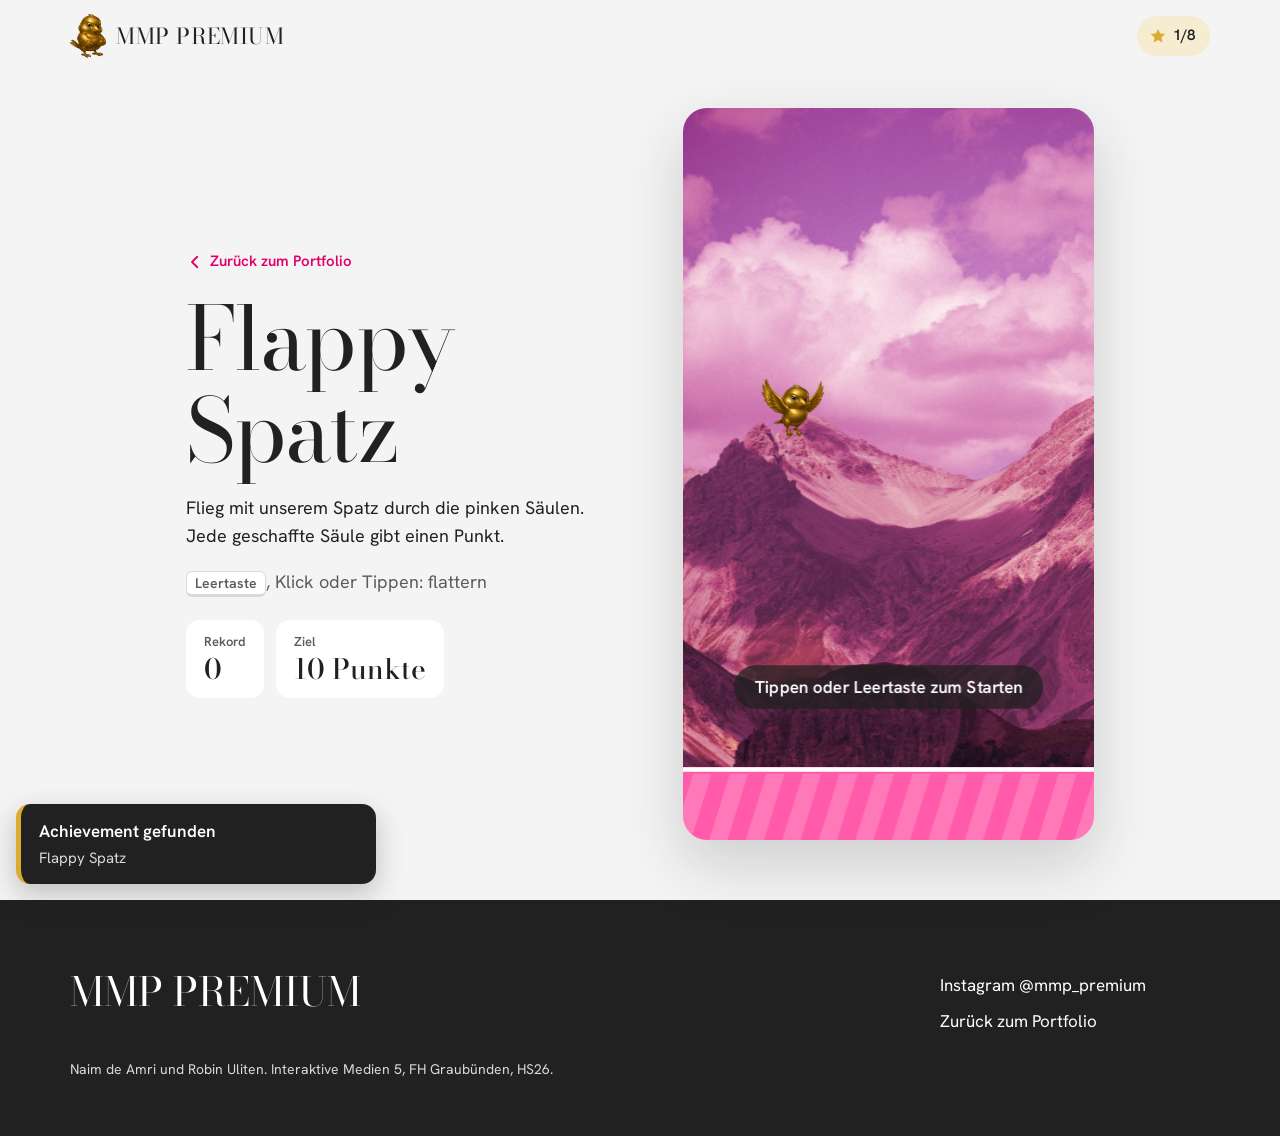
==== flappy.html @ a9940be7 "added flappy spatz wesh new minigame?!" ====
<!DOCTYPE html>
<html lang="de-CH">
  <head>
    <meta charset="utf-8" />
    <meta name="viewport" content="width=device-width, initial-scale=1" />
    <title>Flappy Spatz – MMP Premium</title>
    <link rel="icon" href="img/favicon.ico" sizes="32x32" />
    <link rel="icon" href="img/favicon.png" type="image/png" />
    <link rel="apple-touch-icon" href="img/apple-touch-icon.png" />
    <meta
      name="description"
      content="Flappy Spatz: das Minigame von MMP Premium. Flieg mit unserem Spatz durch die pinken Säulen."
    />

    <link rel="preconnect" href="https://fonts.googleapis.com" />
    <link rel="preconnect" href="https://fonts.gstatic.com" crossorigin />
    <link
      href="https://fonts.googleapis.com/css2?family=Bodoni+Moda:ital,opsz,wght@0,6..96,400..700;1,6..96,400..700&family=Hanken+Grotesk:wght@400;500;600&family=Monoton&display=swap"
      rel="stylesheet"
    />
    <link rel="stylesheet" href="style.css" />
  </head>
  <body class="page-flappy">
    <!-- ============ KOPFZEILE (gleich wie im Portfolio, ohne Scroll-Fortschritt) ============ -->
    <header class="site-header is-solid">
      <a class="brand" href="index.html" aria-label="MMP Premium, zurück zum Portfolio">
        <img src="img/vogel.png" alt="" width="36" height="44" />
        <span>MMP PREMIUM</span>
      </a>
      <div class="site-header__actions">
        <button
          class="achievements"
          type="button"
          data-achievements-open
          aria-haspopup="dialog"
          aria-label="Achievements anzeigen"
        >
          <svg viewBox="0 0 24 24" aria-hidden="true">
            <path
              d="M12 2.5l2.9 6.2 6.8.7-5.1 4.6 1.4 6.7L12 17.3l-6 3.4 1.4-6.7-5.1-4.6 6.8-.7z"
            />
          </svg>
          <span data-achievement-count>0/8</span>
        </button>
      </div>
    </header>

    <!-- ============ FLAPPY SPATZ ============ -->
    <!-- Das Spiel zeichnet flappy.js in das <canvas>. -->
    <main class="flappy">
      <div class="flappy__intro">
        <a class="flappy__back" href="index.html">
          <svg viewBox="0 0 24 24" aria-hidden="true"><path d="M15 5l-7 7 7 7" /></svg>
          Zurück zum Portfolio
        </a>
        <h1>Flappy Spatz</h1>
        <p>
          Flieg mit unserem Spatz durch die pinken Säulen. Jede geschaffte
          Säule gibt einen Punkt.
        </p>
        <p class="flappy__keys">
          <kbd>Leertaste</kbd>, Klick oder Tippen: flattern
        </p>
        <dl class="flappy__stats">
          <div>
            <dt>Rekord</dt>
            <dd data-flappy-best>0</dd>
          </div>
          <div>
            <dt>Ziel</dt>
            <dd><span data-flappy-goal>10</span> Punkte</dd>
          </div>
        </dl>
      </div>

      <div class="flappy__stage">
        <canvas
          class="flappy__canvas"
          data-flappy-canvas
          role="img"
          aria-label="Spiel Flappy Spatz. Mit Leertaste, Klick oder Tippen flattert der Spatz."
        ></canvas>
        <p class="visually-hidden" data-flappy-status aria-live="polite"></p>
      </div>
    </main>

    <!-- ============ FOOTER ============ -->
    <footer class="site-footer">
      <p class="site-footer__brand">MMP PREMIUM</p>
      <ul class="site-footer__links">
        <li>
          <a
            href="https://www.instagram.com/mmp_premium"
            target="_blank"
            rel="noopener"
            >Instagram @mmp_premium</a
          >
        </li>
        <li><a href="index.html">Zurück zum Portfolio</a></li>
      </ul>
      <p class="site-footer__credits">
        Naim de Amri und Robin Uliten. Interaktive Medien 5, FH Graubünden,
        HS26.
      </p>
    </footer>

    <!-- Achievements-Übersicht (Klick auf den Zähler oben rechts). Die Liste baut script.js. -->
    <dialog
      class="achievements-dialog"
      data-achievements-dialog
      aria-labelledby="achievements-title"
    >
      <header class="achievements-dialog__head">
        <h2 id="achievements-title">Achievements</h2>
        <form method="dialog">
          <button
            class="achievements-dialog__close close-x"
            aria-label="Achievements schliessen"
          >
            <svg viewBox="0 0 24 24" aria-hidden="true">
              <path d="M6 6l12 12M18 6 6 18" />
            </svg>
          </button>
        </form>
      </header>
      <p class="achievements-dialog__count" data-achievements-summary></p>
      <div class="progress progress--gold">
        <span data-achievements-progress></span>
      </div>
      <ul class="achievement-list" data-achievements-list></ul>

      <!-- Erscheint erst, wenn alle gefunden sind. Zurücksetzen mit kurzer Bestätigung. -->
      <div class="achievements-reset" data-achievements-reset hidden>
        <button
          class="achievements-reset__start"
          type="button"
          data-reset-start
        >
          Achievements nochmal neu suchen
        </button>
        <div class="achievements-reset__confirm" data-reset-confirm-box hidden>
          <p>Alle Achievements werden zurückgesetzt. Wosch ds würk Spatz?</p>
          <div class="achievements-reset__buttons">
            <button class="btn btn--primary" type="button" data-reset-confirm>
              Ja, neu suchen
            </button>
            <button class="btn btn--secondary" type="button" data-reset-cancel>
              Abbrechen
            </button>
          </div>
        </div>
      </div>
    </dialog>

    <!-- Meldungen, z. B. "Achievement gefunden" -->
    <div class="toasts" data-toasts aria-live="polite"></div>

    <script src="shared.js"></script>
    <script src="flappy.js"></script>
  </body>
</html>
---- style.css ----
/* =========================================================
   MMP Premium – Content Portfolio
   Farben und Schriften aus dem Moodboard
   ========================================================= */

:root {
  --pink: #ff007b; /* MMP-Pink: Akzente, grosse Schrift, Fortschritt */
  --pink-strong: #e0006c; /* dunkleres MMP-Pink: Buttons, kleine pinke Schrift (Kontrast zu Weiss) */
  --pink-pastel: #ff5baa;
  --pink-soft: #ffe3f0;
  --ink: #212121; /* Text, Video-Flächen */
  --ink-soft: #5c5c5c;
  --gold: #dbab32; /* nur Vogel und Achievements */
  --gold-soft: #f6ecd2;
  --grey: #d9d9d9;
  --paper: #f4f4f4; /* Hintergrund */
  --white: #ffffff;

  --font-display: "Bodoni Moda", Georgia, serif;
  --font-neon: "Monoton", "Bodoni Moda", serif;
  --font-body: "Hanken Grotesk", system-ui, sans-serif;
  --display-weight: 300; /* Stärke der grossen Bodoni-Schrift, 400 = ganz dünn */
  --display-opsz: 30; /* Kontrast der grossen Bodoni-Schrift: kleiner = kräftigere Haarlinien, 96 = Original */

  --gutter: clamp(20px, 5.5vw, 80px);
  --header-h: 72px;
  --radius: 16px;
}

/* ---------- Basis ---------- */

*,
*::before,
*::after {
  box-sizing: border-box;
}

/* Kein "scroll-behavior: smooth" hier: Das verträgt sich nicht mit GSAP ScrollTrigger
   (vor allem in Firefox springen dann die gepinnten Kapitel). Weiches Scrollen zu
   Ankern macht script.js. */

body {
  margin: 0;
  background: var(--paper);
  color: var(--ink);
  font: 400 1.0625rem/1.55 var(--font-body);
  -webkit-font-smoothing: antialiased;
}

img,
video {
  display: block;
  max-width: 100%;
}

h1,
h2,
h3 {
  font-family: var(--font-display);
  font-weight: 400;
  line-height: 1.05;
  margin: 0;
}
p,
ol,
ul,
figure {
  margin: 0;
}
ol,
ul {
  padding: 0;
  list-style: none;
}
a {
  color: inherit;
}

:focus-visible {
  outline: 3px solid var(--pink);
  outline-offset: 3px;
}

.visually-hidden {
  position: absolute !important;
  width: 1px;
  height: 1px;
  overflow: hidden;
  clip: rect(0 0 0 0);
  white-space: nowrap;
}

.skip-link {
  position: fixed;
  top: -60px;
  left: 16px;
  z-index: 100;
  padding: 10px 16px;
  border-radius: 999px;
  background: var(--ink);
  color: var(--white);
}
.skip-link:focus {
  top: 12px;
}

/* ---------- Buttons ---------- */

.btn {
  display: inline-flex;
  align-items: center;
  justify-content: center;
  padding: 12px 22px;
  border: 1.5px solid transparent;
  border-radius: 999px;
  font: 600 0.9375rem/1 var(--font-body);
  text-decoration: none;
  cursor: pointer;
}
.btn--primary {
  background: var(--pink-strong);
  color: var(--white);
}
.btn--primary:hover {
  background: #c4005e;
}
.btn--secondary {
  background: transparent;
  border-color: var(--ink);
  color: var(--ink);
}
.btn--secondary:hover {
  background: var(--white);
}

/* ---------- Kopfzeile ---------- */

.site-header {
  position: fixed;
  inset: 0 0 auto;
  z-index: 50;
  height: var(--header-h);
  display: flex;
  align-items: center;
  justify-content: space-between;
  padding: 0 var(--gutter);
  color: var(--white);
  transition: background-color 0.3s, color 0.3s;
}
.site-header.is-solid {
  background: rgba(
    244,
    244,
    244,
    0.97
  ); /* ohne Weichzeichner: der kostet beim Scrollen viel Leistung */
  color: var(--ink);
}

.brand {
  display: flex;
  align-items: center;
  gap: 10px;
  text-decoration: none;
}
.brand img {
  width: 36px;
  height: auto;
}
.brand span {
  font: 400 1.375rem/1 var(--font-display);
  letter-spacing: 0.02em;
}

.site-header__actions {
  display: flex;
  align-items: center;
  gap: 14px;
}

.achievements {
  font: inherit; /* Knopf sieht aus wie vorher */
  color: inherit;
  cursor: pointer;
  transition: transform 0.2s;
  display: inline-flex;
  align-items: center;
  gap: 6px;
  padding: 7px 14px 7px 11px;
  border-radius: 999px;
  background: rgba(255, 255, 255, 0.18);
  border: 1px solid rgba(255, 255, 255, 0.5);
  font-weight: 600;
  font-size: 0.9375rem;
}
.achievements:hover {
  transform: scale(1.05);
}
.is-solid .achievements {
  background: var(--gold-soft);
  border-color: transparent;
}
.achievements svg {
  width: 18px;
  height: 18px;
  fill: var(--gold);
}

.scroll-progress {
  position: absolute;
  left: 0;
  right: 0;
  bottom: 0;
  height: 3px;
}
.scroll-progress span {
  display: block;
  height: 100%;
  background: var(--pink);
  transform: scaleX(0); /* script.js setzt scaleX(0 bis 1) */
  transform-origin: left;
}

/* ---------- Hero ---------- */

.hero {
  position: relative;
  height: 100vh;
  height: 100svh;
  min-height: 560px;
  overflow: hidden;
  background: var(--pink);
}
.hero__media {
  position: absolute;
  inset: 0;
  will-change: transform; /* Parallax ohne Neuzeichnen */
}
.hero__media img {
  width: 100%;
  height: 100%;
  object-fit: cover;
}
.hero::after {
  content: "";
  position: absolute;
  inset: auto 0 0;
  height: 28%;
  background: linear-gradient(
    to bottom,
    rgba(244, 244, 244, 0),
    var(--pink-pastel)
  );
  pointer-events: none; /* Klicks auf Buch & Vogel nicht blockieren */
  z-index: 1;
}

.hero__title {
  position: absolute;
  left: 0;
  right: 0;
  top: 46%;
  text-align: center;
  color: var(--white);
  font-size: clamp(3rem, 10vw, 9rem);
  letter-spacing: 0.02em;
}
.hero__subtitle {
  position: absolute;
  left: 0;
  right: 0;
  top: 62%;
  z-index: 1;
  text-align: center;
  color: var(--white);
  font: 400 clamp(1.25rem, 3vw, 2.75rem) / 1 var(--font-neon);
}

/* ---------- Fogel ---------- */

.bird {
  position: absolute;
  z-index: 2;
  height: auto;
  cursor: pointer;
  filter: drop-shadow(0 8px 12px rgba(33, 33, 33, 0.18));
  -webkit-user-select: none;
  user-select: none;
}
.bird--hero {
  width: clamp(90px, 11vw, 160px);
  right: 12%;
  top: 60%;
}
/* Sitzender und fliegender Vogel liegen übereinander, GSAP blendet um */
.bird--hero img {
  width: 100%;
  height: auto;
}
.bird--hero .bird__fly {
  position: absolute;
  inset: 0;
  height: 100%;
  object-fit: contain;
  opacity: 0;
}
.bird--peek {
  width: 140px;
}
.bird--fly {
  width: 120px;
  right: var(--gutter);
  top: 96px;
}
.bird--sit {
  width: 110px;
  right: 24px;
  top: -118px;
}
.bird--sit-video {
  width: 110px;
  right: 24px;
  top: -118px;
}
.bird--guard {
  width: 110px;
  right: -18px;
  top: -110px;
}

/* ---------- Kapitel (gemeinsam) ---------- */

.chapter {
  position: relative;
  background: var(--paper);
}
.chapter--white,
.chapter--lift {
  background: var(--white);
}

.chapter__pin {
  position: relative;
  min-height: 100vh;
  min-height: 100svh;
  padding: calc(var(--header-h) + 40px) var(--gutter) 56px;
  overflow: hidden;
}

.chapter__head {
  display: flex;
  flex-direction: column;
  gap: 12px;
}
.chapter__head--row {
  flex-direction: row;
  align-items: baseline;
  flex-wrap: wrap;
  column-gap: 24px;
  row-gap: 0;
}

.chapter__num {
  font: 400 clamp(3rem, 7vw, 6rem) / 1 var(--font-neon);
  color: var(--pink);
}
.chapter h2 {
  font-size: clamp(3.5rem, 9vw, 7.5rem);
  letter-spacing: -0.02em;
}
.chapter__sub {
  font: italic 400 1.75rem/1.2 var(--font-display);
  color: var(--ink-soft);
}

.progress {
  height: 4px;
  border-radius: 2px;
  background: var(--grey);
  overflow: hidden;
}
.progress span {
  display: block;
  height: 100%;
  background: var(--pink);
  transform: scaleX(0); /* script.js setzt scaleX(0 bis 1) */
  transform-origin: left;
}
.progress--soft {
  background: var(--pink-soft);
}

/* ---------- Medien (Platzhalter oder echtes Video/Bild) ---------- */

.media {
  position: relative;
  border-radius: var(--radius);
  overflow: hidden;
  background: var(--grey);
}
.media--reel,
.media--wide {
  background: var(--ink);
}
.media--reel {
  aspect-ratio: 9 / 16;
}
.media--photo {
  aspect-ratio: 4 / 5;
}
.media--square {
  aspect-ratio: 1 / 1;
}
.media--wide {
  aspect-ratio: 16 / 9;
}

.media > video,
.media > img {
  width: 100%;
  height: 100%;
  object-fit: cover;
}

/* Beschriftung nur solange kein Video/Bild drin ist */
/* YouTube: Vorschaubild mit Play-Knopf, iframe lädt erst beim Klick */
.media > iframe {
  width: 100%;
  height: 100%;
  border: 0;
  display: block;
}
.yt {
  position: absolute;
  inset: 0;
  width: 100%;
  height: 100%;
  padding: 0;
  border: 0;
  background: var(--ink) center / cover no-repeat;
  color: var(--white);
  font: inherit;
  cursor: pointer;
}
.yt::before {
  content: "";
  position: absolute;
  inset: 0;
  background: linear-gradient(
    to top,
    rgba(33, 33, 33, 0.7),
    rgba(33, 33, 33, 0) 55%
  );
}
.yt__play {
  position: absolute;
  left: 50%;
  top: 50%;
  width: 76px;
  height: 76px;
  border-radius: 50%;
  background: var(--pink-strong);
  transform: translate(-50%, -50%);
  transition: transform 0.2s;
}
.yt__play::after {
  content: "";
  position: absolute;
  left: 31px;
  top: 24px;
  border-left: 22px solid var(--white);
  border-top: 14px solid transparent;
  border-bottom: 14px solid transparent;
}
.yt:hover .yt__play,
.yt:focus-visible .yt__play {
  transform: translate(-50%, -50%) scale(1.08);
}
.yt__title {
  position: absolute;
  left: 18px;
  right: 18px;
  bottom: 14px;
  text-align: left;
  font-weight: 600;
}

/* Instagram: Vorschaubild, bis der Beitrag im Hintergrund fertig geladen ist */
.yt.ig {
  display: block;
  text-decoration: none;
}
.ig__badge {
  position: absolute;
  left: 14px;
  top: 14px;
  padding: 5px 11px;
  border-radius: 999px;
  background: rgba(255, 255, 255, 0.92);
  color: var(--ink);
  font-size: 0.8125rem;
  font-weight: 600;
}
/* Lädt unsichtbar hinter dem Vorschaubild */
.ig-embed {
  position: absolute;
  inset: 0 0 auto;
  opacity: 0;
  pointer-events: none;
}
.ig-embed .instagram-media,
.ig-embed iframe {
  width: 100% !important;
  min-width: 326px !important;
  margin: 0 !important;
}
/* Fertig: Beitrag einblenden, Vorschaubild weg, Instagram bestimmt die Höhe */
.media.is-embed {
  aspect-ratio: auto;
  overflow: visible;
  background: none;
  border-radius: 0;
}
.media.is-embed > .ig {
  display: none;
}
.media.is-embed .ig-embed {
  position: static;
  opacity: 1;
  pointer-events: auto;
  animation: ig-in 0.5s ease-out;
}
@keyframes ig-in {
  from {
    opacity: 0;
  }
}

.media:empty::after {
  content: attr(data-label);
  position: absolute;
  left: 14px;
  bottom: 14px;
  padding: 5px 11px;
  border-radius: 999px;
  background: rgba(255, 255, 255, 0.92);
  color: var(--ink);
  font-size: 0.8125rem;
}

/* ---------- Vorhang (Featured section) ---------- */

/* Unsichtbar, bis script.js die Animation startet. Ohne JavaScript oder mit
   "weniger Bewegung" bleibt der Vorhang also weg und verdeckt nichts. */
.curtain {
  display: none;
  position: absolute;
  inset: 0;
  z-index: 20;
  pointer-events: none;
}
.curtain.is-active {
  display: block;
}
.curtain svg {
  display: block;
  width: 100%;
  height: 100%;
}
.curtain__panel {
  fill: var(--pink-pastel);
  stroke: #ec4e9c; /* feine Kante, damit man zwei Vorhänge erkennt */
  stroke-width: 1.5px;
  vector-effect: non-scaling-stroke;
}

/* ---------- 01 L.I.F.T (Instagram-Reel) ---------- */

.chapter--lift .chapter__pin {
  display: grid;
  grid-template-columns: minmax(0, 1fr) auto;
  align-items: center;
  column-gap: clamp(32px, 8vw, 140px);
  padding-right: calc(
    var(--gutter) + 110px
  ); /* Platz für den Vogel hinter dem Reel */
}
.acronym {
  font: 400 clamp(1.75rem, 3.4vw, 3rem) / 1.12 var(--font-display);
}
.acronym span {
  color: var(--pink);
}

.lift-post {
  position: relative;
  z-index: 3;
  display: grid;
  gap: 12px;
  width: clamp(
    328px,
    26vw,
    380px
  ); /* Instagram braucht mindestens 326px Breite */
}
.lift-post figcaption {
  font-size: 0.875rem;
  color: var(--ink-soft);
}
.lift-post figcaption a {
  color: var(--pink-strong);
  font-weight: 600;
  text-underline-offset: 3px;
}
.lift-post figcaption a:hover {
  color: var(--ink);
}
.lift-post .bird--peek {
  width: 130px;
  right: -92px;
  top: 24px;
  z-index: -1;
  rotate: -8deg;
}

/* ---------- 02/03 Galerien ---------- */

.chapter--gallery .chapter__pin {
  display: flex;
  flex-direction: column;
  gap: 32px;
}

.gallery {
  overflow-x: auto;
  scroll-snap-type: x mandatory;
  scroll-padding-inline: var(--gutter);
  margin: 0 calc(var(--gutter) * -1);
  padding: 0 var(--gutter) 8px;
  scrollbar-width: none;
}
.gallery::-webkit-scrollbar {
  display: none;
}
.gallery__track {
  display: flex;
  align-items: flex-end;
  gap: 40px;
  width: max-content;
}

.post {
  position: relative;
  display: grid;
  gap: 8px;
  scroll-snap-align: start;
}
.post h3 {
  font-size: 1.625rem;
  margin-top: 6px;
}
.post__meta {
  font-size: 0.875rem;
  color: var(--ink-soft);
}
/* Höhe richtet sich nach dem Bildschirm, damit das gepinnte Kapitel ganz sichtbar bleibt */
.chapter--gallery {
  --post-h: min(50vh, 52svh, 520px);
}
.post .media--reel {
  width: calc(var(--post-h) * 9 / 16);
}
.post .media--photo {
  width: calc(var(--post-h) * 0.85 * 4 / 5);
}
.post .media--square {
  width: calc(var(--post-h) * 0.72);
}
.post .media--wide {
  width: calc(var(--post-h) * 0.6 * 16 / 9);
}

.gallery__progress {
  display: flex;
  align-items: center;
  gap: 20px;
  margin-top: auto;
}
.gallery__progress .progress {
  flex: 1;
}
.gallery__progress output {
  font-weight: 600;
  font-size: 0.9375rem;
  min-width: 3.5em;
  text-align: right;
}

/* ---------- Featured (dunkel, grosse YouTube-Karten) ---------- */

.chapter--featured {
  background: var(--ink);
  color: var(--white);
  --card-w: min(
    56vw,
    calc(46svh * 16 / 9),
    calc((100svh - 480px) * 16 / 9)
  ); /* letzter Wert: auf niedrigen Bildschirmen kleiner, damit alles Platz hat */
}
.chapter--featured h2 {
  font-size: clamp(3rem, 6.5vw, 6rem);
}
.chapter--featured .chapter__sub,
.chapter--featured .post__meta {
  color: var(--grey);
}
.chapter--featured .post {
  width: var(--card-w); /* lange Titel machen die Karte nicht breiter */
}
.chapter--featured .yt__title {
  display: none; /* Titel steht schon unter dem Video */
}
.post__num {
  display: block;
  margin-bottom: 4px;
  color: var(--pink);
  font: 600 0.8125rem/1 var(--font-body);
  letter-spacing: 0.08em;
  text-transform: uppercase;
}
.chapter__link {
  margin-left: auto;
  align-self: center;
  color: var(--white);
  font-weight: 600;
  font-size: 0.9375rem;
  text-underline-offset: 4px;
}
.chapter__link:hover {
  color: var(--pink);
}
.chapter--featured .post .media--wide {
  width: var(--card-w);
  background: #333333; /* Platzhalter sichtbar auf dunklem Grund */
}
.chapter--featured .progress {
  background: rgba(255, 255, 255, 0.2);
}
.kicker {
  display: inline-flex;
  align-items: center;
  gap: 6px;
  align-self: center;
  padding: 6px 14px 6px 10px;
  border-radius: 999px;
  background: var(--pink-strong);
  color: var(--white);
  font: 600 0.875rem/1 var(--font-body);
  letter-spacing: 0.08em;
  text-transform: uppercase;
}
.kicker svg {
  width: 16px;
  height: 16px;
  fill: currentColor;
}

/* Desktop mit Animation: GSAP verschiebt die Spur, natives Scrollen aus */
.is-pinned .gallery__track {
  will-change: transform; /* eigene Ebene: Verschieben ohne Neuzeichnen */
}
.is-pinned .gallery {
  overflow: visible;
  scroll-snap-type: none;
}

/* Inside Jokes (Easter Egg) */
.joke {
  position: relative;
  padding: 0;
  border: 0;
  background: none;
  color: inherit;
  font: inherit;
  text-decoration: underline dotted var(--pink);
  text-underline-offset: 3px;
  cursor: help;
}
.joke::after {
  content: attr(data-joke);
  position: absolute;
  left: 50%;
  bottom: calc(100% + 8px);
  z-index: 5;
  transform: translateX(-50%);
  width: max-content;
  max-width: 240px;
  padding: 8px 12px;
  border-radius: 10px;
  background: var(--ink);
  color: var(--white);
  font-size: 0.8125rem;
  opacity: 0;
  pointer-events: none;
  transition: opacity 0.2s;
}
.joke:hover::after,
.joke:focus-visible::after,
.joke.is-open::after {
  opacity: 1;
}

/* ---------- 03 Multimedia Awards ---------- */

.chapter--awards .chapter__pin {
  display: flex;
  flex-direction: column;
  gap: 48px;
}
.awards {
  display: grid;
  grid-template-columns: minmax(0, 1fr) minmax(0, 1.7fr);
  gap: 40px clamp(32px, 5vw, 72px);
  align-items: center;
}
.awards__text {
  display: grid;
  gap: 16px;
  justify-items: start;
  font-size: 1.125rem;
}
.award-badge {
  display: inline-flex;
  align-items: center;
  gap: 10px;
  padding: 10px 18px 10px 12px;
  border-radius: 999px;
  background: var(--gold-soft);
  font-weight: 600;
  font-size: 0.9375rem;
}
.award-badge svg {
  width: 28px;
  height: 28px;
  fill: var(--gold);
}
.awards__category {
  font: italic 400 1.75rem/1.2 var(--font-display);
}
.awards__photos {
  grid-column: 1 / -1;
  display: flex;
  align-items: flex-end;
  gap: 24px;
}
.awards__photos .media {
  height: clamp(180px, 26vw, 320px);
}

/* ---------- 05 Digezz ---------- */

.chapter--projects .chapter__pin {
  display: flex;
  flex-direction: column;
  gap: 48px;
}
.projects {
  display: grid;
  grid-template-columns: minmax(0, 380px) minmax(0, 1fr);
  gap: clamp(32px, 6vw, 96px);
  align-items: start;
}
.project {
  padding: 18px 0 18px 20px;
  border-left: 3px solid var(--grey);
  color: var(--ink-soft);
  transition: border-color 0.3s, color 0.3s;
}
.project h3 {
  font-size: 1.75rem;
}
.project__title {
  padding: 0;
  border: 0;
  background: none;
  color: inherit;
  font: inherit;
  text-align: left;
  cursor: pointer;
}
.project__meta {
  font-size: 0.875rem;
}
.project__text,
.project__link {
  display: none;
  margin-top: 10px;
}
.project.is-active {
  border-color: var(--pink);
  color: var(--ink);
}
.project.is-active .project__text,
.project.is-active .project__link {
  display: block;
}
.project__link {
  color: var(--pink-strong);
  font-weight: 600;
  font-size: 0.9375rem;
}

.projects__stage {
  position: relative;
  display: grid;
  gap: 14px;
}
.projects__stage .media {
  grid-area: 1 / 1;
  opacity: 0;
  visibility: hidden; /* ausgeblendete Videos sind nicht klickbar */
  transition: opacity 0.4s, visibility 0.4s;
}
.projects__stage .media.is-active {
  z-index: 1;
  opacity: 1;
  visibility: visible;
}
.projects__stage .progress {
  grid-area: 2 / 1;
}

/* ---------- Stay tuned ---------- */

.outro {
  overflow: hidden;
  padding: clamp(96px, 16vh, 180px) 0;
  background: var(--pink);
  color: var(--white);
  text-align: center;
}
.outro__line {
  width: max-content;
  padding: 0 var(--gutter);
  font: 400 clamp(3.5rem, 11vw, 10rem) / 1.05 var(--font-display);
  letter-spacing: -0.02em;
  white-space: nowrap;
}
.outro__emoji {
  display: inline-block;
  margin-left: 0.08em;
}
.outro__link {
  display: inline-block;
  margin-top: 40px;
  font-weight: 600;
  text-underline-offset: 4px;
}

/* ---------- Labubuech: zugeklapptes Buch ---------- */

:root {
  --book-blue: #1f47c2;
  --book-blue-dark: #142f86;
  --book-paper: #fbf6ea;
}

.book {
  position: absolute;
  width: var(--book-w, 80px);
  aspect-ratio: 3 / 4;
  rotate: -6deg;
}
/* Seitenblock, schaut rechts und unten etwas hervor */
.book::before {
  content: "";
  position: absolute;
  inset: 4% -5% -3% 6%;
  border-radius: 2px 6px 6px 2px;
  background: repeating-linear-gradient(
      to bottom,
      var(--book-paper) 0 2px,
      #e6dcc4 2px 3px
    ),
    var(--book-paper);
  box-shadow: 0 10px 24px rgba(33, 33, 33, 0.28);
}
.book__cover {
  position: absolute;
  inset: 0;
  z-index: 2;
  display: grid;
  place-items: center;
  border-radius: 3px 8px 8px 3px;
  background: linear-gradient(
      90deg,
      var(--book-blue-dark) 0 9%,
      rgba(255, 255, 255, 0.18) 9% 10%,
      transparent 10%
    ),
    var(--book-blue);
  box-shadow: inset -3px -3px 0 rgba(0, 0, 0, 0.15);
  cursor: pointer;
}
.book__title {
  padding-left: 8%;
  color: var(--gold);
  font: italic 500 calc(var(--book-w, 80px) * 0.16) / 1 var(--font-display);
}
/* Lesezeichen: hängt unten raus, ist der Knopf zum Öffnen */
.book__ribbon {
  position: absolute;
  z-index: 1;
  left: 64%;
  top: 86%;
  width: calc(var(--book-w, 80px) * 0.16);
  min-width: 12px;
  height: calc(14% + 34px);
  padding: 0;
  border: 0;
  background: var(--pink);
  clip-path: polygon(0 0, 100% 0, 100% 100%, 50% 86%, 0 100%);
  transform-origin: top center;
  cursor: pointer;
  transition: height 0.2s, background-color 0.2s;
  animation: ribbon-sway 3.2s ease-in-out infinite;
}
/* grössere Klickfläche als das schmale Band */
.book__ribbon::before {
  content: "";
  position: absolute;
  inset: -6px -14px -10px;
}
.book__ribbon:hover,
.book__ribbon:focus-visible {
  height: calc(14% + 44px);
  background: var(--pink-strong);
}
.book__ribbon:focus-visible {
  outline-offset: 2px;
}
.book__ribbon.is-wiggling {
  animation: ribbon-wiggle 0.6s ease-in-out;
}
@keyframes ribbon-sway {
  0%,
  100% {
    rotate: -3deg;
  }
  50% {
    rotate: 3deg;
  }
}
@keyframes ribbon-wiggle {
  0%,
  100% {
    rotate: 0deg;
  }
  25% {
    rotate: 14deg;
  }
  50% {
    rotate: -12deg;
  }
  75% {
    rotate: 6deg;
  }
}

.book--hero {
  --book-w: clamp(64px, 6.5vw, 96px);
  left: 9%;
  top: 60%;
  z-index: 2;
}

/* ---------- Labubuech am Ende ---------- */

.labubuech {
  display: grid;
  grid-template-columns: minmax(0, 640px) auto;
  justify-content: space-between;
  align-items: center;
  gap: 64px;
  padding: 140px var(--gutter) 160px;
  background: var(--paper);
}
.labubuech__intro {
  display: grid;
  gap: 24px;
  justify-items: start;
}
.labubuech h2 {
  font-size: clamp(3.5rem, 9vw, 7.5rem);
}
.labubuech__intro p {
  font-size: 1.25rem;
}
.book--large {
  --book-w: clamp(160px, 18vw, 240px);
  position: relative;
  margin-right: clamp(0px, 6vw, 96px);
}
.book--large .bird--guard {
  z-index: 3;
  width: 46%;
  right: 6%;
  top: auto;
  bottom: 96%;
  rotate: 6deg;
}

/* ---------- Labubuech: aufgeschlagenes Buch (Pop-up) ---------- */

.book-dialog {
  width: min(960px, calc(100vw - 32px));
  max-width: none;
  max-height: none;
  padding: 0;
  border: 0;
  background: none;
  overflow: visible;
}
.book-dialog::backdrop {
  background: rgba(33, 33, 33, 0.7);
}
.book-dialog__close {
  display: flex;
  justify-content: flex-end;
  margin-bottom: 10px;
}
.book-dialog__close button {
  width: 44px;
  height: 44px;
  border: 0;
  border-radius: 50%;
  background: var(--white);
  color: var(--ink);
  cursor: pointer;
}

/* X-Symbol als Grafik statt Schriftzeichen: sitzt so immer genau in der Mitte */
.close-x {
  display: grid;
  place-items: center;
  padding: 0;
}
.close-x svg {
  width: 45%;
  height: 45%;
  fill: none;
  stroke: currentColor;
  stroke-width: 2.4;
  stroke-linecap: round;
}

.open-book {
  position: relative;
  padding: 14px;
  border-radius: 14px;
  background: var(--book-blue);
  box-shadow: 0 24px 60px rgba(0, 0, 0, 0.35);
}
.open-book__pages {
  display: grid;
  grid-template-columns: 1fr 1fr;
  height: min(600px, calc(100svh - 120px));
  perspective: 1600px;
}

.book-page {
  position: relative;
  display: flex;
  flex-direction: column;
  gap: 12px;
  min-height: 0;
  padding: 48px 40px 76px;
  overflow-y: auto;
  background: var(--book-paper);
  font: 400 1.1875rem/1.5 var(--font-display);
}
.book-page[hidden] {
  display: none;
}
/* linke und rechte Seite mit Schatten zum Buchrücken */
.book-page:nth-child(odd) {
  border-radius: 6px 0 0 6px;
  background-image: linear-gradient(
    to left,
    rgba(33, 33, 33, 0.14),
    rgba(33, 33, 33, 0) 9%
  );
}
.book-page:nth-child(even) {
  border-radius: 0 6px 6px 0;
  background-image: linear-gradient(
    to right,
    rgba(33, 33, 33, 0.14),
    rgba(33, 33, 33, 0) 9%
  );
}
.book-page__num {
  position: absolute;
  top: 18px;
  right: 28px;
  color: var(--ink-soft);
  font: 400 0.8125rem/1 var(--font-body);
}
.book-page h3 {
  font-size: 2rem;
}
.book-page time {
  color: var(--ink-soft);
  font: 400 0.875rem/1 var(--font-body);
}
.book-page p {
  overflow-wrap: anywhere;
}
.book-page--blank img {
  margin: auto;
  opacity: 0.25;
}
.book-page--intro img {
  width: 90px;
  margin-top: auto;
  align-self: center;
}

/* Umblättern */
.book-page.is-turning-next {
  transform-origin: right center;
  animation: page-turn-next 0.45s ease-out;
}
.book-page.is-turning-prev {
  transform-origin: left center;
  animation: page-turn-prev 0.45s ease-out;
}
@keyframes page-turn-next {
  from {
    transform: rotateY(80deg);
  }
}
@keyframes page-turn-prev {
  from {
    transform: rotateY(-80deg);
  }
}

/* Pfeile unten links und rechts, wie im Minecraft-Buch */
.open-book__arrow {
  position: absolute;
  bottom: 30px;
  z-index: 2;
  display: grid;
  place-items: center;
  width: 44px;
  height: 44px;
  padding: 0;
  border: 0;
  border-radius: 50%;
  background: none;
  color: var(--pink-strong);
  cursor: pointer;
}
.open-book__arrow--prev {
  left: 34px;
}
.open-book__arrow--next {
  right: 34px;
}
.open-book__arrow svg {
  width: 30px;
  height: 30px;
  fill: none;
  stroke: currentColor;
  stroke-width: 2.6;
  stroke-linecap: round;
  stroke-linejoin: round;
}
.open-book__arrow:hover {
  background: var(--pink-soft);
}
.open-book__arrow:disabled {
  visibility: hidden;
}

/* Schreibseite */
.book-write {
  display: flex;
  flex-direction: column;
  gap: 14px;
  flex: 1;
  min-height: 0;
}
.book-write__timer {
  display: flex;
  align-items: baseline;
  gap: 10px;
}
.book-write__timer span {
  font: 400 2.75rem/1 var(--font-display);
  color: var(--pink);
}
.book-write__timer small {
  color: var(--ink-soft);
  font: 400 0.875rem/1 var(--font-body);
}
.book-field {
  display: grid;
  gap: 4px;
}
.book-field--grow {
  flex: 1;
  grid-template-rows: auto 1fr;
  min-height: 120px;
}
.book-field > span {
  font: 600 0.8125rem/1.2 var(--font-body);
  color: var(--ink-soft);
}
.book-field input,
.book-field textarea {
  width: 100%;
  padding: 4px 2px;
  border: 0;
  border-bottom: 1.5px solid #d8cdb2;
  background: transparent;
  color: var(--ink);
  font: inherit;
}
/* liniertes Papier */
.book-field textarea {
  resize: none;
  line-height: 32px;
  background: repeating-linear-gradient(
    to bottom,
    transparent 0 31px,
    #e3d8bd 31px 32px
  );
  border-bottom: 0;
}
.book-field input:focus,
.book-field textarea:focus {
  outline: none;
  border-color: var(--pink);
}
.book-field textarea:focus {
  box-shadow: inset 0 -2px 0 var(--pink);
}
.book-write .btn {
  align-self: flex-start;
}

/* ---------- Footer ---------- */

.site-footer {
  display: grid;
  grid-template-columns: 1fr auto auto;
  gap: 24px 64px;
  align-items: start;
  padding: 72px var(--gutter) 56px;
  background: var(--ink);
  color: var(--white);
}
.site-footer__brand {
  cursor: pointer; /* zeigt, dass man klicken kann (3x = legacy.html) */
  -webkit-user-select: none;
  user-select: none;
  font: 400 2.5rem/1 var(--font-display);
}
.site-footer__links {
  display: grid;
  gap: 10px;
}
.site-footer__links a {
  text-decoration: none;
}
.site-footer__links a:hover {
  text-decoration: underline;
}
.site-footer__credits {
  grid-column: 1 / -1;
  color: var(--grey);
  font-size: 0.875rem;
}

.faah {
  display: inline-flex;
  align-items: center;
  gap: 10px;
  padding: 0;
  border: 0;
  background: none;
  color: var(--grey);
  font: inherit;
  font-size: 0.875rem;
  cursor: pointer;
}
.faah__knob {
  width: 36px;
  height: 36px;
  border-radius: 50%;
  background: var(--gold);
  border: 2px solid rgba(255, 255, 255, 0.6);
  transition: transform 0.1s;
}
.faah:active .faah__knob {
  transform: scale(0.9);
}

/* ---------- Achievements-Übersicht (Pop-up unter dem Zähler) ---------- */

.achievements-dialog {
  position: fixed;
  inset: calc(var(--header-h) + 4px) var(--gutter) auto auto;
  width: min(380px, calc(100vw - 32px));
  max-height: calc(100svh - var(--header-h) - 24px);
  margin: 0;
  padding: 24px;
  border: 0;
  border-radius: 20px;
  background: var(--white);
  color: var(--ink);
  box-shadow: 0 18px 48px rgba(33, 33, 33, 0.22);
  overflow-y: auto;
}
.achievements-dialog::backdrop {
  background: rgba(33, 33, 33, 0.25);
}
.achievements-dialog[open] {
  animation: achievements-in 0.22s ease-out;
}
@keyframes achievements-in {
  from {
    opacity: 0;
    transform: translateY(-8px);
  }
}
.achievements-dialog__head {
  display: flex;
  align-items: center;
  justify-content: space-between;
}
.achievements-dialog h2 {
  font-size: 2rem;
}
.achievements-dialog__close {
  width: 36px;
  height: 36px;
  border: 0;
  border-radius: 50%;
  background: var(--paper);
  color: var(--ink);
  cursor: pointer;
}
.achievements-dialog__close:hover {
  background: var(--grey);
}
.achievements-dialog__count {
  margin: 6px 0 10px;
  color: var(--ink-soft);
  font-size: 0.9375rem;
}
.progress--gold {
  background: var(--gold-soft);
}
.progress--gold span {
  background: var(--gold);
}

/* Erscheint, wenn alle gefunden sind */
.achievements-reset {
  margin-top: 18px;
  text-align: center;
}
.achievements-reset[hidden],
.achievements-reset [hidden] {
  display: none;
}
.achievements-reset__start {
  padding: 4px;
  border: 0;
  background: none;
  color: var(--ink-soft);
  font: 600 0.875rem/1.3 var(--font-body);
  text-decoration: underline;
  text-underline-offset: 3px;
  cursor: pointer;
}
.achievements-reset__start:hover {
  color: var(--pink-strong);
}
.achievements-reset__confirm {
  display: grid;
  gap: 12px;
  padding: 14px;
  border-radius: 14px;
  background: var(--paper);
  font-size: 0.9375rem;
}
.achievements-reset__buttons {
  display: flex;
  justify-content: center;
  gap: 10px;
  flex-wrap: wrap;
}
.achievements-reset__buttons .btn {
  padding: 10px 18px;
}

.achievement-list {
  display: grid;
  gap: 8px;
  margin-top: 18px;
}
.achievement {
  display: grid;
  grid-template-columns: 36px 1fr;
  column-gap: 12px;
  align-items: center;
  padding: 10px 12px;
  border-radius: 14px;
  background: var(--paper);
  color: var(--ink-soft);
}
/* Kreis links: gestrichelt = noch offen, gold mit Stern = gefunden */
.achievement__icon {
  grid-row: span 2;
  width: 36px;
  height: 36px;
  border-radius: 50%;
  border: 2px dashed var(--grey);
}
.achievement strong {
  font: 600 0.9375rem/1.3 var(--font-body);
  letter-spacing: 0.04em;
}
.achievement__text {
  font-size: 0.8125rem;
  line-height: 1.35;
}
.achievement.is-found {
  background: var(--gold-soft);
  color: var(--ink);
}
.achievement.is-found .achievement__icon {
  border: 0;
  background: var(--gold)
    url("data:image/svg+xml,%3Csvg xmlns='http://www.w3.org/2000/svg' viewBox='0 0 24 24'%3E%3Cpath fill='white' d='M12 2.5l2.9 6.2 6.8.7-5.1 4.6 1.4 6.7L12 17.3l-6 3.4 1.4-6.7-5.1-4.6 6.8-.7z'/%3E%3C/svg%3E")
    center / 20px no-repeat;
}

/* ---------- Dialog und Meldungen ---------- */

.egg-dialog {
  width: min(640px, calc(100vw - 32px));
  padding: 24px;
  border: 0;
  border-radius: 24px;
  background: var(--white);
}
.egg-dialog::backdrop {
  background: rgba(33, 33, 33, 0.6);
}
.egg-dialog img {
  width: 100%;
  border-radius: 14px;
  margin-bottom: 18px;
}
.egg-dialog form {
  display: flex;
  justify-content: flex-end;
}

.toasts {
  position: fixed;
  left: 16px;
  bottom: 16px;
  z-index: 60;
  display: grid;
  gap: 10px;
  width: min(360px, calc(100vw - 32px));
}
.toast {
  display: grid;
  gap: 2px;
  padding: 14px 18px;
  border-radius: 14px;
  border-left: 5px solid var(--gold);
  background: var(--ink);
  color: var(--white);
  box-shadow: 0 10px 28px rgba(33, 33, 33, 0.25);
}
.toast strong {
  font-weight: 600;
}
.toast span {
  color: var(--grey);
  font-size: 0.9375rem;
}

/* ---------- Grosse Schrift kräftiger ----------
   Bodoni Moda passt sich der Grösse an: Je grösser der Text, desto feiner die Haarlinien.
   Bei grossen Titeln werden sie dadurch sehr dünn. Hier wird das für grosse Schrift begrenzt
   und die Schrift etwas kräftiger gemacht. Kleine Schrift bleibt unverändert.
   Feinjustieren über --display-weight und --display-opsz oben in :root. */
h1,
h2,
.acronym,
.outro__line,
.book-write__timer span,
.site-footer__brand {
  font-weight: var(--display-weight);
  font-variation-settings: "opsz" var(--display-opsz);
}

/* ---------- Flappy Spatz (flappy.html) ---------- */

.page-flappy {
  background: var(--paper);
}
.page-flappy .site-footer__brand {
  cursor: default; /* hier kein Easter Egg */
}
.flappy {
  display: grid;
  grid-template-columns: minmax(0, 420px) auto;
  justify-content: center;
  align-items: center;
  gap: clamp(32px, 6vw, 96px);
  min-height: 100svh;
  padding: calc(var(--header-h) + 32px) var(--gutter) 56px;
}
.flappy__intro {
  display: grid;
  gap: 18px;
  justify-items: start;
}
.flappy__back {
  display: inline-flex;
  align-items: center;
  gap: 6px;
  color: var(--pink-strong);
  font-weight: 600;
  font-size: 0.9375rem;
  text-decoration: none;
}
.flappy__back:hover {
  text-decoration: underline;
  text-underline-offset: 3px;
}
.flappy__back svg {
  width: 18px;
  height: 18px;
  fill: none;
  stroke: currentColor;
  stroke-width: 2.4;
  stroke-linecap: round;
  stroke-linejoin: round;
}
.flappy h1 {
  font-size: clamp(3rem, 7vw, 5.5rem);
  letter-spacing: -0.02em;
}
.flappy__intro p {
  font-size: 1.125rem;
}
.flappy__keys {
  color: var(--ink-soft);
}
.flappy__keys kbd {
  padding: 2px 8px;
  border-radius: 6px;
  border: 1px solid var(--grey);
  border-bottom-width: 3px;
  background: var(--white);
  font: 600 0.875rem/1.4 var(--font-body);
}
.flappy__stats {
  display: flex;
  gap: 12px;
  margin: 6px 0 0;
}
.flappy__stats div {
  padding: 12px 18px;
  border-radius: 14px;
  background: var(--white);
}
.flappy__stats dt {
  color: var(--ink-soft);
  font-size: 0.8125rem;
  font-weight: 600;
}
.flappy__stats dd {
  margin: 0;
  font: 500 1.75rem/1.2 var(--font-display);
}
.flappy__stats dd span {
  font: inherit;
}
.flappy__stage {
  position: relative;
  /* Hochformat 9:16, so gross wie es der Bildschirm erlaubt */
  width: min(420px, calc((100svh - var(--header-h) - 96px) * 9 / 16));
  aspect-ratio: 9 / 16;
  border-radius: 24px;
  overflow: hidden;
  background: var(--pink-soft);
  box-shadow: 0 24px 60px rgba(33, 33, 33, 0.18);
}
.flappy__canvas {
  display: block;
  width: 100%;
  height: 100%;
  cursor: pointer;
  touch-action: none; /* Tippen flattert, ohne die Seite zu scrollen oder zu zoomen */
  -webkit-user-select: none;
  user-select: none;
}

/* ---------- Mobil ---------- */

@media (max-width: 899px) {
  :root {
    --header-h: 64px;
  }
  .brand span {
    font-size: 1.125rem;
  }

  /* Hero: Bild als Band oben, damit der Schriftzug ganz sichtbar bleibt */
  .hero {
    height: auto;
    min-height: 0;
    padding-bottom: 150px;
    background: var(--paper);
  }
  .hero__media {
    position: relative;
    overflow: hidden;
  }
  .hero__media img {
    width: 140%;
    max-width: none;
    height: auto;
    margin-left: -20%;
  }
  .hero__subtitle {
    position: static;
    margin-top: 8px;
    color: var(--pink);
  }
  .hero__hint {
    bottom: 24px;
  }
  .bird--hero {
    width: 86px;
    right: 6%;
    top: auto;
    bottom: 150px;
  }

  .chapter__num {
    font-size: 2.5rem;
  }
  .chapter h2 {
    font-size: 3.25rem;
  }
  .chapter__sub {
    font-size: 1.375rem;
  }

  .chapter--lift .chapter__pin {
    grid-template-columns: 1fr;
    row-gap: 28px;
    align-content: start;
    padding-right: var(--gutter);
  }
  .acronym {
    font-size: 1.375rem;
  }
  .lift-post {
    justify-self: start;
    width: min(100%, 326px);
    margin-top: 60px; /* Platz für den Vogel */
  }
  /* Vogel sitzt auf dem Reel statt dahinter, sonst ragt er aus dem Bildschirm */
  .lift-post .bird--peek {
    width: 80px;
    right: 12px;
    top: -66px;
    z-index: 1;
    rotate: 0deg;
  }

  .chapter--gallery {
    --post-h: min(46svh, 420px);
  }
  .bird--fly {
    width: 72px;
    top: auto;
    bottom: 88px;
    right: 20px;
  }

  .projects {
    grid-template-columns: 1fr;
  }
  .projects__stage {
    order: -1;
    margin-top: 64px;
  }
  .bird--sit,
  .bird--sit-video,
  .bird--guard {
    width: 80px;
    top: -86px;
  }

  .book--hero {
    --book-w: 60px;
    left: var(--gutter);
    top: auto;
    bottom: 64px;
  }

  .chapter--featured {
    --card-w: 82vw;
  }
  .chapter--featured h2 {
    font-size: 2.75rem;
  }
  .chapter__link {
    flex-basis: 100%;
    margin: 8px 0 0;
  }

  .awards {
    grid-template-columns: 1fr;
  }
  .awards__photos {
    overflow-x: auto;
    gap: 14px;
  }
  .awards__photos .media {
    height: 200px;
    flex: none;
  }

  .labubuech {
    grid-template-columns: 1fr;
    justify-items: start;
    padding: 88px var(--gutter) 110px;
    row-gap: 120px;
  }
  .book--large {
    --book-w: 150px;
    margin: 0 0 0 12px;
  }

  .site-footer {
    grid-template-columns: 1fr;
  }

  /* Flappy Spatz: Spiel zuerst, Text darunter */
  .flappy {
    grid-template-columns: 1fr;
    justify-items: center;
    gap: 28px;
    padding-top: calc(var(--header-h) + 20px);
  }
  .flappy__stage {
    width: min(100%, calc((100svh - var(--header-h) - 40px) * 9 / 16));
    order: -1;
  }
  .flappy__intro {
    width: 100%;
  }
}

/* Buch-Pop-up auf schmalen Bildschirmen: eine Seite statt Doppelseite (gleiche Grenze wie in script.js) */
@media (max-width: 759px) {
  .open-book {
    padding: 10px;
  }
  .open-book__pages {
    grid-template-columns: 1fr;
    height: min(620px, calc(100svh - 100px));
  }
  .book-page,
  .book-page:nth-child(n) {
    padding: 44px 24px 72px;
    border-radius: 6px;
    background-image: none;
  }
  .open-book__arrow--prev {
    left: 20px;
  }
  .open-book__arrow--next {
    right: 20px;
  }
}

/* ---------- Weniger Bewegung ---------- */

@media (prefers-reduced-motion: reduce) {
  html {
    scroll-behavior: auto;
  }
  *,
  *::before,
  *::after {
    transition-duration: 0.01ms !important;
    animation-duration: 0.01ms !important;
  }
  .book__ribbon {
    animation: none;
  }
  .outro__line {
    width: auto;
    white-space: normal;
  }
  .curtain {
    /* curtain doesn't stay closed if animations are turned off*/
    display: none;
  }
}
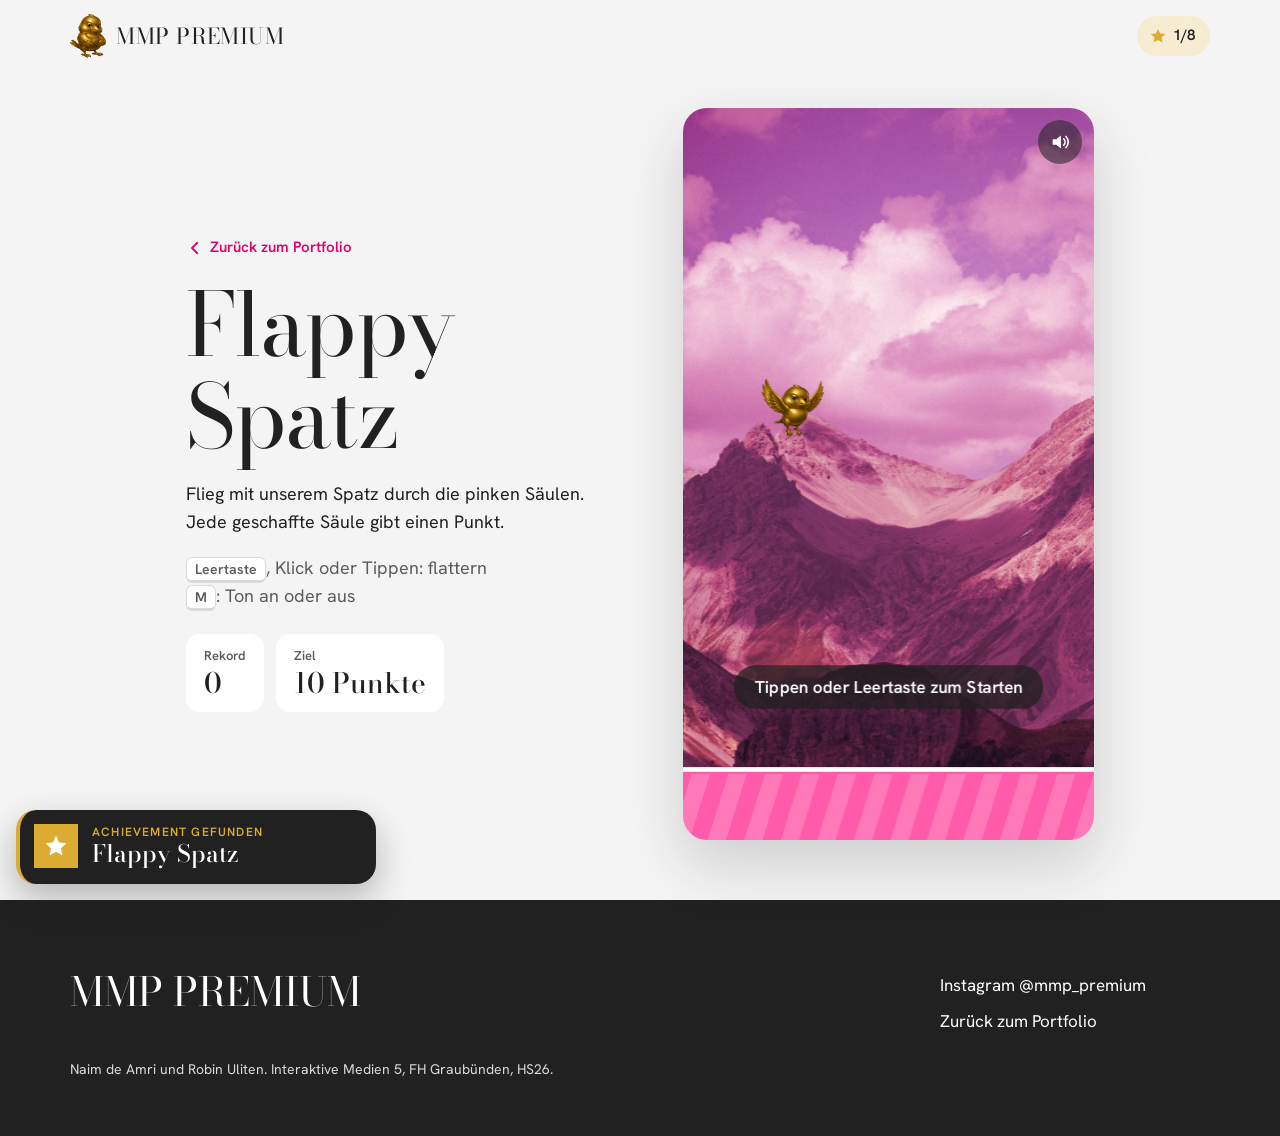
==== commit d5a0b3cd: "smol change" ====
--- a/flappy.html
+++ b/flappy.html
@@ -59,7 +59,8 @@
           Säule gibt einen Punkt.
         </p>
         <p class="flappy__keys">
-          <kbd>Leertaste</kbd>, Klick oder Tippen: flattern
+          <kbd>Leertaste</kbd>, Klick oder Tippen: flattern<br />
+          <kbd>M</kbd>: Ton an oder aus
         </p>
         <dl class="flappy__stats">
           <div>
@@ -81,6 +82,24 @@
           aria-label="Spiel Flappy Spatz. Mit Leertaste, Klick oder Tippen flattert der Spatz."
         ></canvas>
         <p class="visually-hidden" data-flappy-status aria-live="polite"></p>
+        <!-- Ton an/aus (auch mit der Taste M). Wird im Browser gemerkt. -->
+        <button
+          class="flappy__mute"
+          type="button"
+          data-flappy-mute
+          aria-pressed="false"
+          aria-label="Ton aus"
+          title="Ton aus (M)"
+        >
+          <svg class="flappy__mute-on" viewBox="0 0 24 24" aria-hidden="true">
+            <path class="fill" d="M4 9v6h4l5 4V5L8 9H4z" />
+            <path d="M16 8.5a5 5 0 0 1 0 7M18.5 6a8.5 8.5 0 0 1 0 12" />
+          </svg>
+          <svg class="flappy__mute-off" viewBox="0 0 24 24" aria-hidden="true">
+            <path class="fill" d="M4 9v6h4l5 4V5L8 9H4z" />
+            <path d="M16 9.5l5 5M21 9.5l-5 5" />
+          </svg>
+        </button>
       </div>
     </main>
 
--- a/style.css
+++ b/style.css
@@ -1410,19 +1410,24 @@
 
 /* ---------- Achievements-Übersicht (Pop-up unter dem Zähler) ---------- */
 
+/* Kopf (Titel, Zähler, Balken) bleibt stehen, nur die Liste scrollt */
 .achievements-dialog {
   position: fixed;
   inset: calc(var(--header-h) + 4px) var(--gutter) auto auto;
   width: min(380px, calc(100vw - 32px));
-  max-height: calc(100svh - var(--header-h) - 24px);
+  max-height: min(560px, calc(100svh - var(--header-h) - 24px));
   margin: 0;
-  padding: 24px;
+  padding: 24px 24px 18px;
   border: 0;
   border-radius: 20px;
   background: var(--white);
   color: var(--ink);
   box-shadow: 0 18px 48px rgba(33, 33, 33, 0.22);
-  overflow-y: auto;
+  overflow: hidden;
+}
+.achievements-dialog[open] {
+  display: flex;
+  flex-direction: column;
 }
 .achievements-dialog::backdrop {
   background: rgba(33, 33, 33, 0.25);
@@ -1470,7 +1475,8 @@
 
 /* Erscheint, wenn alle gefunden sind */
 .achievements-reset {
-  margin-top: 18px;
+  flex: none;
+  margin-top: 12px;
   text-align: center;
 }
 .achievements-reset[hidden],
@@ -1511,7 +1517,23 @@
 .achievement-list {
   display: grid;
   gap: 8px;
-  margin-top: 18px;
+  flex: 1 1 auto;
+  min-height: 0;
+  margin: 18px -8px 0 0;
+  padding: 0 8px 14px 0;
+  overflow-y: auto;
+  overscroll-behavior: contain; /* Scrollen in der Liste scrollt nicht die Seite dahinter */
+  scrollbar-width: thin;
+  scrollbar-color: var(--grey) transparent;
+}
+/* unten weich ausblenden, solange es weitergeht (Klasse setzt shared.js) */
+.achievement-list.has-more {
+  -webkit-mask-image: linear-gradient(
+    to bottom,
+    #000 calc(100% - 36px),
+    transparent
+  );
+  mask-image: linear-gradient(to bottom, #000 calc(100% - 36px), transparent);
 }
 .achievement {
   display: grid;
@@ -1581,22 +1603,101 @@
   gap: 10px;
   width: min(360px, calc(100vw - 32px));
 }
+/* Meldung: eckig, dunkel, gleitet von links herein. Unten läuft ein Zeitbalken ab. */
 .toast {
-  display: grid;
-  gap: 2px;
-  padding: 14px 18px;
-  border-radius: 14px;
-  border-left: 5px solid var(--gold);
+  position: relative;
+  display: flex;
+  align-items: center;
+  gap: 14px;
+  padding: 14px 18px 16px;
+  border-left: 4px solid var(--pink);
+  border-radius: 20px;
   background: var(--ink);
   color: var(--white);
-  box-shadow: 0 10px 28px rgba(33, 33, 33, 0.25);
-}
-.toast strong {
-  font-weight: 600;
-}
-.toast span {
+  box-shadow: 0 14px 34px rgba(33, 33, 33, 0.3);
+  overflow: hidden;
+  animation: toast-in 0.45s cubic-bezier(0.2, 0.9, 0.3, 1.2);
+}
+.toast.is-leaving {
+  animation: toast-out 0.35s ease-in forwards;
+}
+@keyframes toast-in {
+  from {
+    opacity: 0;
+    transform: translateX(-110%);
+  }
+}
+@keyframes toast-out {
+  to {
+    opacity: 0;
+    transform: translateX(-110%);
+  }
+}
+.toast__body {
+  display: grid;
+  gap: 2px;
+  min-width: 0;
+}
+.toast__label {
   color: var(--grey);
-  font-size: 0.9375rem;
+  font: 600 0.75rem/1.2 var(--font-body);
+  letter-spacing: 0.1em;
+  text-transform: uppercase;
+}
+.toast__text {
+  font: 600 0.9375rem/1.35 var(--font-body);
+}
+.toast__bar {
+  position: absolute;
+  left: 0;
+  right: 0;
+  bottom: 0;
+  height: 3px;
+  background: var(--pink);
+  transform-origin: left;
+  animation: toast-time var(--toast-time, 4500ms) linear forwards;
+}
+@keyframes toast-time {
+  to {
+    transform: scaleX(0);
+  }
+}
+
+/* Achievement gefunden: Gold statt Pink, Stern und Name gross in Bodoni */
+.toast--achievement {
+  border-left-color: var(--gold);
+  padding-left: 14px;
+}
+.toast--achievement .toast__label {
+  color: var(--gold);
+}
+.toast--achievement .toast__text {
+  font: 500 1.5rem/1.1 var(--font-display);
+}
+.toast--achievement .toast__bar {
+  background: var(--gold);
+}
+.toast__icon {
+  flex: none;
+  display: grid;
+  place-items: center;
+  width: 44px;
+  height: 44px;
+  background: var(--gold);
+  animation: toast-star 0.7s 0.15s ease-out both;
+}
+.toast__icon svg {
+  width: 26px;
+  height: 26px;
+  fill: var(--white);
+}
+@keyframes toast-star {
+  from {
+    transform: scale(0.3) rotate(-90deg);
+  }
+  60% {
+    transform: scale(1.15) rotate(8deg);
+  }
 }
 
 /* ---------- Grosse Schrift kräftiger ----------
@@ -1708,6 +1809,44 @@
   background: var(--pink-soft);
   box-shadow: 0 24px 60px rgba(33, 33, 33, 0.18);
 }
+.flappy__mute {
+  position: absolute;
+  top: 12px;
+  right: 12px;
+  display: grid;
+  place-items: center;
+  width: 44px;
+  height: 44px;
+  padding: 0;
+  border: 0;
+  border-radius: 50%;
+  background: rgba(33, 33, 33, 0.55);
+  color: var(--white);
+  cursor: pointer;
+  transition: background-color 0.2s;
+}
+.flappy__mute:hover {
+  background: rgba(33, 33, 33, 0.8);
+}
+.flappy__mute svg {
+  width: 22px;
+  height: 22px;
+  fill: none;
+  stroke: currentColor;
+  stroke-width: 1.8;
+  stroke-linecap: round;
+}
+.flappy__mute .fill {
+  fill: currentColor;
+  stroke: none;
+}
+.flappy__mute-off,
+.flappy__mute[aria-pressed="true"] .flappy__mute-on {
+  display: none;
+}
+.flappy__mute[aria-pressed="true"] .flappy__mute-off {
+  display: block;
+}
 .flappy__canvas {
   display: block;
   width: 100%;
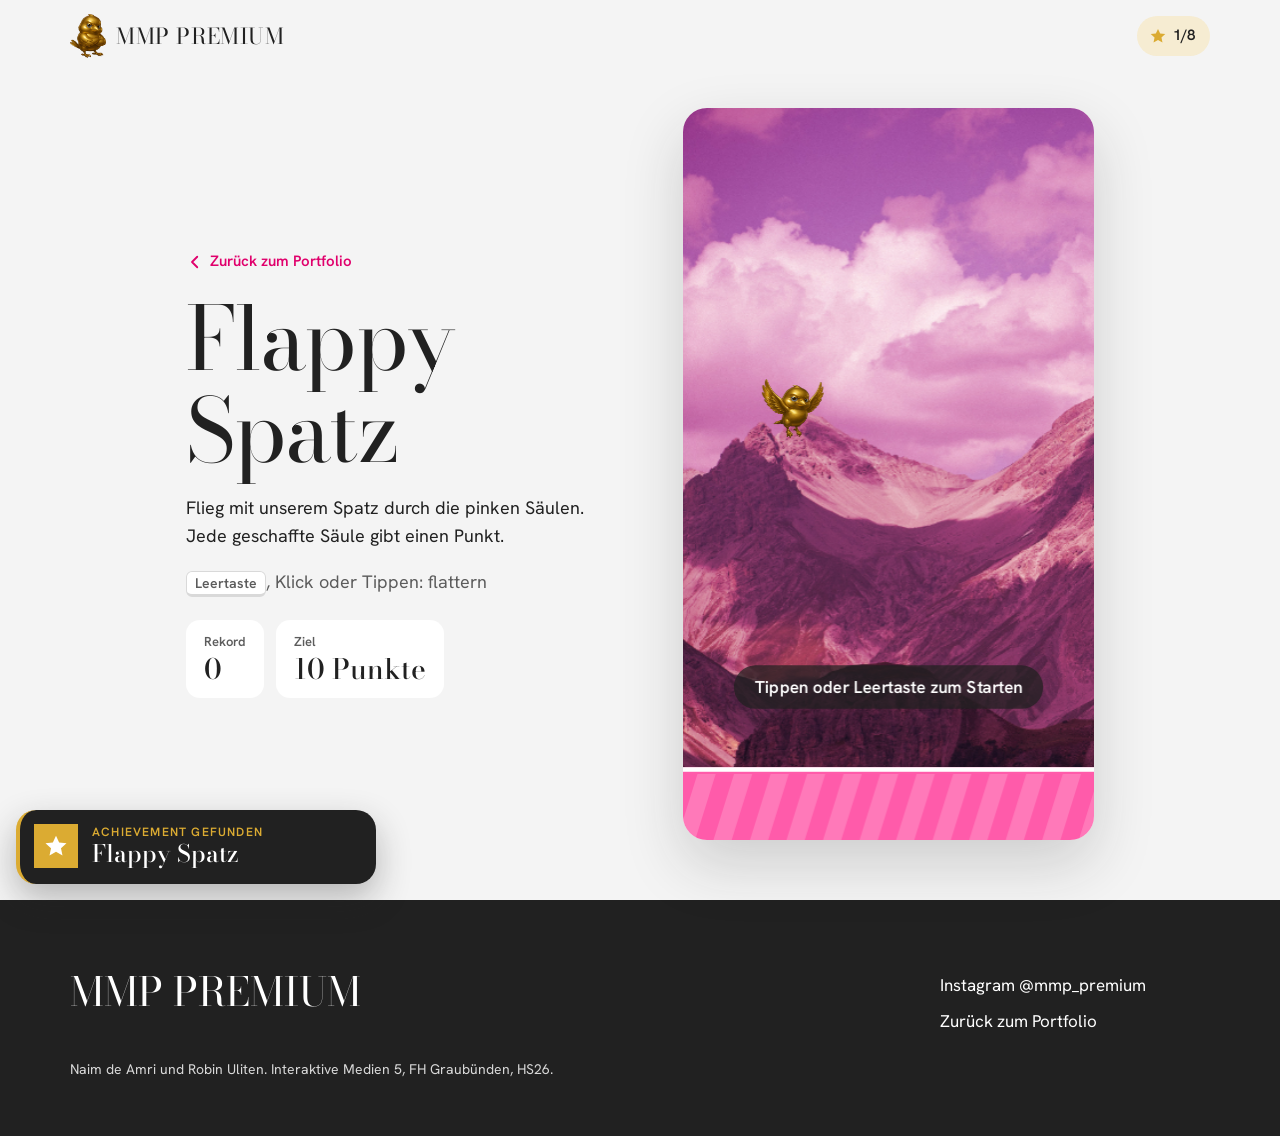
==== commit 41382e6d: "hotfix removed the mute again & some other stuff" ====
--- a/flappy.html
+++ b/flappy.html
@@ -23,7 +23,11 @@
   <body class="page-flappy">
     <!-- ============ KOPFZEILE (gleich wie im Portfolio, ohne Scroll-Fortschritt) ============ -->
     <header class="site-header is-solid">
-      <a class="brand" href="index.html" aria-label="MMP Premium, zurück zum Portfolio">
+      <a
+        class="brand"
+        href="index.html"
+        aria-label="MMP Premium, zurück zum Portfolio"
+      >
         <img src="img/vogel.png" alt="" width="36" height="44" />
         <span>MMP PREMIUM</span>
       </a>
@@ -50,17 +54,18 @@
     <main class="flappy">
       <div class="flappy__intro">
         <a class="flappy__back" href="index.html">
-          <svg viewBox="0 0 24 24" aria-hidden="true"><path d="M15 5l-7 7 7 7" /></svg>
+          <svg viewBox="0 0 24 24" aria-hidden="true">
+            <path d="M15 5l-7 7 7 7" />
+          </svg>
           Zurück zum Portfolio
         </a>
         <h1>Flappy Spatz</h1>
         <p>
-          Flieg mit unserem Spatz durch die pinken Säulen. Jede geschaffte
-          Säule gibt einen Punkt.
+          Flieg mit unserem Spatz durch die pinken Säulen. Jede geschaffte Säule
+          gibt einen Punkt.
         </p>
         <p class="flappy__keys">
-          <kbd>Leertaste</kbd>, Klick oder Tippen: flattern<br />
-          <kbd>M</kbd>: Ton an oder aus
+          <kbd>Leertaste</kbd>, Klick oder Tippen: flattern
         </p>
         <dl class="flappy__stats">
           <div>
@@ -82,24 +87,6 @@
           aria-label="Spiel Flappy Spatz. Mit Leertaste, Klick oder Tippen flattert der Spatz."
         ></canvas>
         <p class="visually-hidden" data-flappy-status aria-live="polite"></p>
-        <!-- Ton an/aus (auch mit der Taste M). Wird im Browser gemerkt. -->
-        <button
-          class="flappy__mute"
-          type="button"
-          data-flappy-mute
-          aria-pressed="false"
-          aria-label="Ton aus"
-          title="Ton aus (M)"
-        >
-          <svg class="flappy__mute-on" viewBox="0 0 24 24" aria-hidden="true">
-            <path class="fill" d="M4 9v6h4l5 4V5L8 9H4z" />
-            <path d="M16 8.5a5 5 0 0 1 0 7M18.5 6a8.5 8.5 0 0 1 0 12" />
-          </svg>
-          <svg class="flappy__mute-off" viewBox="0 0 24 24" aria-hidden="true">
-            <path class="fill" d="M4 9v6h4l5 4V5L8 9H4z" />
-            <path d="M16 9.5l5 5M21 9.5l-5 5" />
-          </svg>
-        </button>
       </div>
     </main>
 
--- a/style.css
+++ b/style.css
@@ -1809,44 +1809,6 @@
   background: var(--pink-soft);
   box-shadow: 0 24px 60px rgba(33, 33, 33, 0.18);
 }
-.flappy__mute {
-  position: absolute;
-  top: 12px;
-  right: 12px;
-  display: grid;
-  place-items: center;
-  width: 44px;
-  height: 44px;
-  padding: 0;
-  border: 0;
-  border-radius: 50%;
-  background: rgba(33, 33, 33, 0.55);
-  color: var(--white);
-  cursor: pointer;
-  transition: background-color 0.2s;
-}
-.flappy__mute:hover {
-  background: rgba(33, 33, 33, 0.8);
-}
-.flappy__mute svg {
-  width: 22px;
-  height: 22px;
-  fill: none;
-  stroke: currentColor;
-  stroke-width: 1.8;
-  stroke-linecap: round;
-}
-.flappy__mute .fill {
-  fill: currentColor;
-  stroke: none;
-}
-.flappy__mute-off,
-.flappy__mute[aria-pressed="true"] .flappy__mute-on {
-  display: none;
-}
-.flappy__mute[aria-pressed="true"] .flappy__mute-off {
-  display: block;
-}
 .flappy__canvas {
   display: block;
   width: 100%;
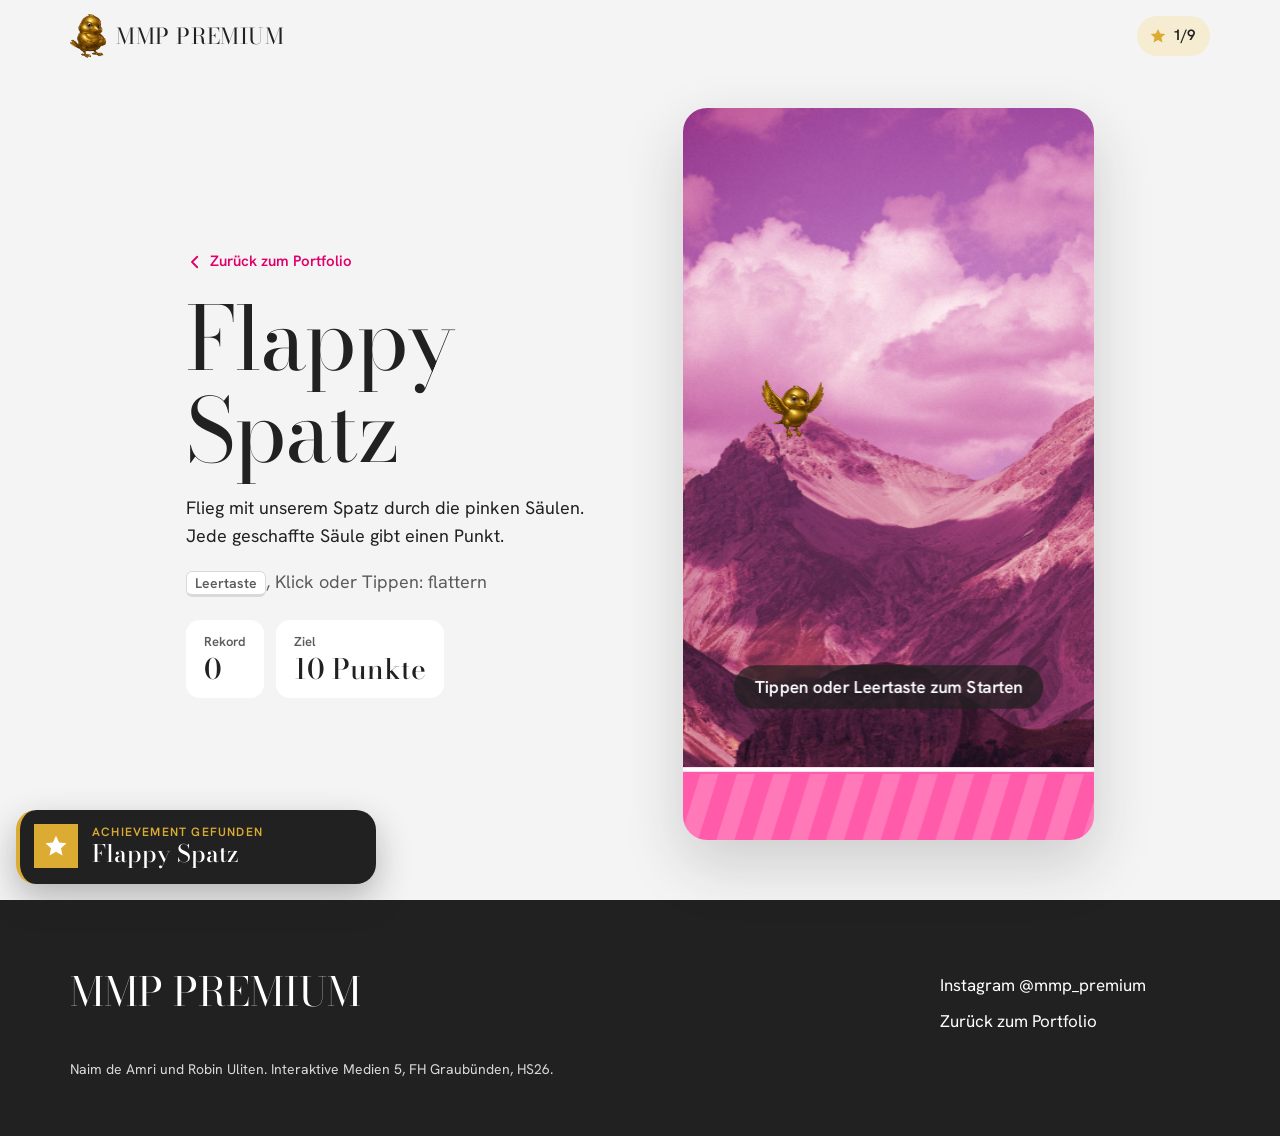
==== commit 2422baef: "updated mmp awards" ====
--- a/flappy.html
+++ b/flappy.html
@@ -44,7 +44,7 @@
               d="M12 2.5l2.9 6.2 6.8.7-5.1 4.6 1.4 6.7L12 17.3l-6 3.4 1.4-6.7-5.1-4.6 6.8-.7z"
             />
           </svg>
-          <span data-achievement-count>0/8</span>
+          <span data-achievement-count>0/9</span>
         </button>
       </div>
     </header>
--- a/style.css
+++ b/style.css
@@ -19,6 +19,7 @@
   --font-display: "Bodoni Moda", Georgia, serif;
   --font-neon: "Monoton", "Bodoni Moda", serif;
   --font-body: "Hanken Grotesk", system-ui, sans-serif;
+  --font-accent: "Unbounded", "Hanken Grotesk", system-ui, sans-serif; /* Untertitel im Hero, Knopf «Nicht drücken» */
   --display-weight: 300; /* Stärke der grossen Bodoni-Schrift, 400 = ganz dünn */
   --display-opsz: 30; /* Kontrast der grossen Bodoni-Schrift: kleiner = kräftigere Haarlinien, 96 = Original */
 
@@ -269,11 +270,14 @@
   position: absolute;
   left: 0;
   right: 0;
-  top: 62%;
+  top: 62%; /* mit Abstand zum Titel, damit es beim Ausblenden nicht hineinläuft */
   z-index: 1;
   text-align: center;
   color: var(--white);
-  font: 400 clamp(1.25rem, 3vw, 2.75rem) / 1 var(--font-neon);
+  font: 800 clamp(1rem, 1.85vw, 1.625rem) / 1 var(--font-accent);
+  letter-spacing: 0.2em;
+  text-transform: uppercase;
+  text-shadow: 0 2px 14px rgba(33, 33, 33, 0.25);
 }
 
 /* ---------- Fogel ---------- */
@@ -574,16 +578,14 @@
   vector-effect: non-scaling-stroke;
 }
 
-/* ---------- 01 L.I.F.T (Instagram-Reel) ---------- */
-
+/* ---------- 01 L.I.F.T (eigenes Video mit eigenem Player) ---------- */
+
+/* Text links, Video in der Mitte, kurzer Text rechts */
 .chapter--lift .chapter__pin {
   display: grid;
-  grid-template-columns: minmax(0, 1fr) auto;
+  grid-template-columns: minmax(0, 1.1fr) auto minmax(0, 0.9fr);
   align-items: center;
-  column-gap: clamp(32px, 8vw, 140px);
-  padding-right: calc(
-    var(--gutter) + 110px
-  ); /* Platz für den Vogel hinter dem Reel */
+  column-gap: clamp(32px, 4vw, 72px);
 }
 .acronym {
   font: 400 clamp(1.75rem, 3.4vw, 3rem) / 1.12 var(--font-display);
@@ -595,25 +597,9 @@
 .lift-post {
   position: relative;
   z-index: 3;
-  display: grid;
-  gap: 12px;
-  width: clamp(
-    328px,
-    26vw,
-    380px
-  ); /* Instagram braucht mindestens 326px Breite */
-}
-.lift-post figcaption {
-  font-size: 0.875rem;
-  color: var(--ink-soft);
-}
-.lift-post figcaption a {
-  color: var(--pink-strong);
-  font-weight: 600;
-  text-underline-offset: 3px;
-}
-.lift-post figcaption a:hover {
-  color: var(--ink);
+  margin: 0;
+  /* so hoch wie möglich, ohne dass das Video aus dem Bildschirm ragt */
+  width: clamp(280px, calc((100svh - var(--header-h) - 120px) * 9 / 16), 440px);
 }
 .lift-post .bird--peek {
   width: 130px;
@@ -621,6 +607,237 @@
   top: 24px;
   z-index: -1;
   rotate: -8deg;
+}
+
+.lift-note {
+  display: grid;
+  gap: 18px;
+  justify-items: start;
+  max-width: 300px;
+}
+.lift-note__kicker {
+  color: var(--pink-strong);
+  font-size: 0.75rem;
+  font-weight: 700;
+  letter-spacing: 0.14em;
+  text-transform: uppercase;
+}
+.lift-note .chapter__link {
+  margin-left: 0;
+}
+.lift-note__quote {
+  margin: 0;
+  font: italic 400 clamp(1.375rem, 2vw, 1.875rem) / 1.2 var(--font-display);
+}
+
+/* Player: Klick aufs Bild = Play/Pause, unten eine Leiste in Pink */
+.player {
+  position: relative;
+  aspect-ratio: 9 / 16;
+  border-radius: var(--radius);
+  overflow: hidden;
+  background: var(--ink);
+  box-shadow: 0 24px 60px rgba(33, 33, 33, 0.18);
+}
+.player__video {
+  display: block;
+  width: 100%;
+  height: 100%;
+  object-fit: cover;
+}
+.player:fullscreen .player__video {
+  object-fit: contain;
+}
+.player__big {
+  position: absolute;
+  inset: 0;
+  padding: 0;
+  border: 0;
+  background: none;
+  cursor: pointer;
+}
+.player__big::before {
+  content: "";
+  position: absolute;
+  left: 50%;
+  top: 50%;
+  width: 84px;
+  height: 84px;
+  border-radius: 50%;
+  background: var(--pink-strong);
+  box-shadow: 0 10px 30px rgba(255, 0, 123, 0.45);
+  transform: translate(-50%, -50%);
+  transition: transform 0.2s, opacity 0.2s;
+}
+.player__big::after {
+  content: "";
+  position: absolute;
+  left: 50%;
+  top: 50%;
+  width: 34px;
+  height: 34px;
+  background: var(--white);
+  -webkit-mask: url("data:image/svg+xml,%3Csvg xmlns='http://www.w3.org/2000/svg' viewBox='0 0 24 24'%3E%3Cpath d='M7 4.5v15l13-7.5z'/%3E%3C/svg%3E")
+    center / contain no-repeat;
+  mask: url("data:image/svg+xml,%3Csvg xmlns='http://www.w3.org/2000/svg' viewBox='0 0 24 24'%3E%3Cpath d='M7 4.5v15l13-7.5z'/%3E%3C/svg%3E")
+    center / contain no-repeat;
+  transform: translate(-42%, -50%);
+  transition: opacity 0.2s;
+}
+.player__big:hover::before {
+  transform: translate(-50%, -50%) scale(1.08);
+}
+.player.is-playing .player__big::before,
+.player.is-playing .player__big::after {
+  opacity: 0;
+}
+.player__big:focus-visible {
+  outline: 3px solid var(--pink);
+  outline-offset: -3px;
+}
+
+.player__bar {
+  position: absolute;
+  left: 10px;
+  right: 10px;
+  bottom: 10px;
+  display: flex;
+  align-items: center;
+  gap: 8px;
+  padding: 6px 10px 6px 6px;
+  border-radius: 999px;
+  background: rgba(33, 33, 33, 0.6);
+  -webkit-backdrop-filter: blur(10px);
+  backdrop-filter: blur(10px);
+  color: var(--white);
+  transition: opacity 0.25s, transform 0.25s;
+}
+/* Während das Video läuft, nur bei Maus über dem Video oder mit Tastatur sichtbar */
+@media (hover: hover) {
+  .player.is-playing:not(:hover):not(:has(:focus-visible)) .player__bar {
+    opacity: 0;
+    transform: translateY(8px);
+  }
+}
+.player__btn {
+  flex: none;
+  width: 32px;
+  height: 32px;
+  padding: 0;
+  border: 0;
+  border-radius: 50%;
+  background: transparent;
+  cursor: pointer;
+  position: relative;
+}
+.player__btn::after {
+  content: "";
+  position: absolute;
+  inset: 7px;
+  background: var(--white);
+  -webkit-mask: var(--icon) center / contain no-repeat;
+  mask: var(--icon) center / contain no-repeat;
+}
+.player__btn:hover,
+.player__btn:focus-visible {
+  background: rgba(255, 255, 255, 0.16);
+}
+.player__btn:focus-visible {
+  outline: 2px solid var(--pink);
+}
+.player__btn--play {
+  --icon: url("data:image/svg+xml,%3Csvg xmlns='http://www.w3.org/2000/svg' viewBox='0 0 24 24'%3E%3Cpath d='M7 4.5v15l13-7.5z'/%3E%3C/svg%3E");
+  background: var(--pink-strong);
+}
+.player__btn--play:hover,
+.player__btn--play:focus-visible {
+  background: var(--pink);
+}
+.player.is-playing .player__btn--play {
+  --icon: url("data:image/svg+xml,%3Csvg xmlns='http://www.w3.org/2000/svg' viewBox='0 0 24 24'%3E%3Cpath d='M6 4h4.5v16H6zM13.5 4H18v16h-4.5z'/%3E%3C/svg%3E");
+}
+.player__btn--sound {
+  --icon: url("data:image/svg+xml,%3Csvg xmlns='http://www.w3.org/2000/svg' viewBox='0 0 24 24'%3E%3Cpath d='M3 9v6h4l5 4.5V4.5L7 9z'/%3E%3Cpath d='M15.5 8.2a5 5 0 0 1 0 7.6M18.2 5.5a9 9 0 0 1 0 13' fill='none' stroke='black' stroke-width='2' stroke-linecap='round'/%3E%3C/svg%3E");
+}
+.player.is-muted .player__btn--sound {
+  --icon: url("data:image/svg+xml,%3Csvg xmlns='http://www.w3.org/2000/svg' viewBox='0 0 24 24'%3E%3Cpath d='M3 9v6h4l5 4.5V4.5L7 9z'/%3E%3Cpath d='M16 9l6 6M22 9l-6 6' fill='none' stroke='black' stroke-width='2' stroke-linecap='round'/%3E%3C/svg%3E");
+}
+.player__btn--full {
+  --icon: url("data:image/svg+xml,%3Csvg xmlns='http://www.w3.org/2000/svg' viewBox='0 0 24 24'%3E%3Cpath d='M4 9V4h5M15 4h5v5M20 15v5h-5M9 20H4v-5' fill='none' stroke='black' stroke-width='2.2' stroke-linecap='round' stroke-linejoin='round'/%3E%3C/svg%3E");
+}
+.player__time {
+  flex: none;
+  font-size: 0.75rem;
+  font-variant-numeric: tabular-nums;
+}
+/* Zeitleiste: pinker Teil = schon gespielt (--p setzt script.js) */
+.player__seek {
+  flex: 1;
+  min-width: 0;
+  height: 18px;
+  margin: 0;
+  background: none;
+  cursor: pointer;
+  -webkit-appearance: none;
+  appearance: none;
+  --p: 0%;
+}
+.player__seek::-webkit-slider-runnable-track {
+  height: 4px;
+  border-radius: 2px;
+  background: linear-gradient(
+    to right,
+    var(--pink) var(--p),
+    rgba(255, 255, 255, 0.35) var(--p)
+  );
+}
+.player__seek::-moz-range-track {
+  height: 4px;
+  border-radius: 2px;
+  background: linear-gradient(
+    to right,
+    var(--pink) var(--p),
+    rgba(255, 255, 255, 0.35) var(--p)
+  );
+}
+.player__seek::-webkit-slider-thumb {
+  -webkit-appearance: none;
+  width: 14px;
+  height: 14px;
+  margin-top: -5px;
+  border: 0;
+  border-radius: 50%;
+  background: var(--white);
+}
+.player__seek::-moz-range-thumb {
+  width: 14px;
+  height: 14px;
+  border: 0;
+  border-radius: 50%;
+  background: var(--white);
+}
+.player__seek:focus-visible {
+  outline: 2px solid var(--pink);
+  outline-offset: 2px;
+  border-radius: 4px;
+}
+
+/* Schmale Laptops: kurzer Text unter den Titel, Video rechts */
+@media (min-width: 900px) and (max-width: 1100px) {
+  .chapter--lift .chapter__pin {
+    grid-template-columns: minmax(0, 1fr) auto;
+    align-content: center;
+    row-gap: 32px;
+    padding-right: calc(var(--gutter) + 70px); /* Platz für den Vogel */
+  }
+  .lift-post {
+    grid-column: 2;
+    grid-row: 1 / span 2;
+  }
+  .lift-note {
+    grid-column: 1;
+    align-self: start;
+  }
 }
 
 /* ---------- 02/03 Galerien ---------- */
@@ -680,6 +897,224 @@
   width: calc(var(--post-h) * 0.6 * 16 / 9);
 }
 
+/* Berlin: Instagram-Beiträge. Reels als Schlaufe ohne Ton, Klick öffnet Instagram.
+   Carousels zum Durchblättern. Alle Karten gleich hoch. */
+/* Berlin: alle Videos und Carousels oben auf einer Linie, Text darunter verschieden lang */
+#berlin .gallery__track,
+#rotterdam .gallery__track {
+  align-items: flex-start;
+}
+/* Berlin: das Projektvideo (16:9) am Schluss gleich hoch wie Reels und Carousels */
+#berlin .post .media--wide {
+  width: min(
+    calc(var(--post-h) * 16 / 9),
+    84vw
+  ); /* auf dem Handy höchstens Bildschirmbreite */
+}
+/* Text unter einer Karte bricht auf der Breite des Videos um */
+.chapter--gallery .post:not(.post--text) {
+  width: min-content;
+}
+.post .media--carousel {
+  width: calc(var(--post-h) * 3 / 4);
+  aspect-ratio: 3 / 4;
+}
+.post .media--carousel-landscape {
+  width: calc(var(--post-h) * 3 / 2);
+  aspect-ratio: 3 / 2;
+}
+.post .media--carousel-square {
+  width: var(--post-h);
+  aspect-ratio: 1 / 1;
+}
+.loop {
+  display: block;
+  color: var(--white);
+  text-decoration: none;
+}
+.loop video {
+  display: block;
+  transition: scale 0.6s cubic-bezier(0.2, 0.7, 0.2, 1);
+}
+.loop:hover video {
+  scale: 1.04;
+}
+.loop:focus-visible {
+  outline: 3px solid var(--pink);
+  outline-offset: 4px;
+}
+.loop__badge {
+  position: absolute;
+  z-index: 2;
+  left: 12px;
+  top: 12px;
+  padding: 6px 10px;
+  border-radius: 999px;
+  background: rgba(33, 33, 33, 0.55);
+  -webkit-backdrop-filter: blur(8px);
+  backdrop-filter: blur(8px);
+  color: var(--white);
+  font: 700 0.6875rem / 1 var(--font-body);
+  letter-spacing: 0.08em;
+  text-transform: uppercase;
+  pointer-events: none;
+}
+.loop__cta {
+  position: absolute;
+  z-index: 2;
+  left: 12px;
+  right: 12px;
+  bottom: 12px;
+  display: flex;
+  align-items: center;
+  justify-content: center;
+  gap: 6px;
+  padding: 11px 14px;
+  border-radius: 999px;
+  background: var(--pink-strong);
+  color: var(--white);
+  font: 700 0.8125rem / 1.1 var(--font-body);
+  text-align: center;
+  text-decoration: none;
+  box-shadow: 0 8px 20px rgba(255, 0, 123, 0.35);
+  transition: transform 0.2s, background 0.2s;
+}
+/* Karte ohne Video (z. B. Trailer, solange die Datei fehlt): pinke Titelkarte */
+.loop--title {
+  display: flex;
+  align-items: center;
+  justify-content: center;
+  background: var(--pink);
+}
+.loop__title {
+  color: var(--white);
+  font: 400 clamp(2rem, 3.4vw, 3rem) / 0.95 var(--font-display);
+  text-align: center;
+  transition: scale 0.6s cubic-bezier(0.2, 0.7, 0.2, 1);
+}
+.loop__title em {
+  font-style: italic;
+}
+.loop--title:hover .loop__title {
+  scale: 1.06;
+}
+.loop--title .loop__cta {
+  background: var(--ink);
+  box-shadow: none;
+}
+.loop__cta::after {
+  content: "↗";
+}
+.loop:hover .loop__cta,
+a.loop__cta:hover,
+a.loop__cta:focus-visible {
+  background: var(--pink);
+  transform: translateY(-2px);
+}
+a.loop__cta:focus-visible {
+  outline: 3px solid var(--white);
+  outline-offset: 2px;
+}
+
+/* In der Nähe einer Galerie mit Seitwärts-Scrollen: keine "Zurück"-Wischgeste (script.js) */
+html.no-swipe-back,
+html.no-swipe-back body {
+  overscroll-behavior-x: none;
+}
+
+.carousel__track {
+  display: flex;
+  height: 100%;
+  overflow-x: auto;
+  scroll-snap-type: x mandatory;
+  scrollbar-width: none;
+  overscroll-behavior-x: contain;
+}
+.carousel__track::-webkit-scrollbar {
+  display: none;
+}
+.carousel__track:focus-visible {
+  outline: 3px solid var(--pink);
+  outline-offset: -3px;
+}
+.carousel__track img {
+  flex: 0 0 100%;
+  width: 100%;
+  height: 100%;
+  object-fit: cover;
+  scroll-snap-align: start;
+}
+.carousel__count {
+  position: absolute;
+  z-index: 2;
+  right: 12px;
+  top: 12px;
+  padding: 6px 10px;
+  border-radius: 999px;
+  background: rgba(33, 33, 33, 0.55);
+  color: var(--white);
+  font: 700 0.6875rem / 1 var(--font-body);
+  font-variant-numeric: tabular-nums;
+}
+.carousel__btn {
+  position: absolute;
+  z-index: 2;
+  top: 50%;
+  width: 36px;
+  height: 36px;
+  margin-top: -18px;
+  padding: 0;
+  border: 0;
+  border-radius: 50%;
+  background: rgba(255, 255, 255, 0.92);
+  cursor: pointer;
+  transition: opacity 0.2s, background 0.2s;
+}
+.carousel__btn::after {
+  content: "";
+  position: absolute;
+  inset: 11px;
+  border: solid var(--ink);
+  border-width: 0 2.5px 2.5px 0;
+  transform: translateX(-2px) rotate(-45deg);
+}
+.carousel__btn--prev {
+  left: 10px;
+}
+.carousel__btn--prev::after {
+  transform: translateX(2px) rotate(135deg);
+}
+.carousel__btn--next {
+  right: 10px;
+}
+.carousel__btn:hover,
+.carousel__btn:focus-visible {
+  background: var(--pink);
+}
+.carousel__btn:hover::after,
+.carousel__btn:focus-visible::after {
+  border-color: var(--white);
+}
+.carousel__btn:focus-visible {
+  outline: 3px solid var(--white);
+  outline-offset: 2px;
+}
+.carousel__btn:disabled {
+  opacity: 0;
+  pointer-events: none;
+}
+/* Mit Maus: Pfeile erst beim Drüberfahren. Auf dem Handy wischt man. */
+@media (hover: hover) {
+  .carousel:not(:hover):not(:focus-within) .carousel__btn {
+    opacity: 0;
+  }
+}
+@media (hover: none) {
+  .carousel__btn {
+    display: none;
+  }
+}
+
 .gallery__progress {
   display: flex;
   align-items: center;
@@ -696,56 +1131,334 @@
   text-align: right;
 }
 
-/* ---------- Featured (dunkel, grosse YouTube-Karten) ---------- */
+/* ---------- Featured: ISE MAA als Kartenstapel ---------- */
 
 .chapter--featured {
   background: var(--ink);
   color: var(--white);
+  /* Kartenbreite: so gross wie möglich, aber ganze Karte (Video + Text) passt in die Höhe */
+  --ep-w: min(780px, calc((100svh - var(--header-h) - 260px) * 16 / 9));
+}
+.chapter--featured .chapter__sub {
+  color: var(--grey);
+}
+.episodes {
+  display: grid;
+  grid-template-columns: minmax(0, 340px) minmax(0, 1fr);
+  align-items: center;
+  gap: clamp(32px, 5vw, 80px);
+  min-height: calc(100svh - var(--header-h) - 96px);
+}
+.episodes__head {
+  display: grid;
+  gap: 16px;
+  justify-items: start;
+}
+.episodes__head .kicker {
+  align-self: start;
+}
+.chapter--featured h2 {
+  font-size: clamp(3rem, 5.2vw, 5.25rem);
+  white-space: nowrap; /* "ISE MAA" auf einer Zeile */
+}
+.chapter--featured .chapter__link {
+  margin: 0;
+}
+.episodes__nav {
+  display: grid;
+  gap: 4px;
+  width: 100%;
+  margin-top: 12px;
+}
+.episodes__nav button {
+  display: flex;
+  align-items: baseline;
+  gap: 12px;
+  width: 100%;
+  padding: 10px 0 10px 16px;
+  border: 0;
+  border-left: 3px solid rgba(255, 255, 255, 0.18);
+  background: none;
+  color: var(--grey);
+  font: 400 1.375rem/1.2 var(--font-display);
+  text-align: left;
+  cursor: pointer;
+  transition: color 0.3s, border-color 0.3s;
+}
+.episodes__nav button span {
+  font: 600 0.8125rem/1 var(--font-body);
+  letter-spacing: 0.08em;
+}
+.episodes__nav button small {
+  margin-left: auto;
+  color: var(--ink-soft);
+  font: 600 0.75rem/1 var(--font-body);
+  letter-spacing: 0.08em;
+  text-transform: uppercase;
+}
+.episodes__nav button:hover,
+.episodes__nav button.is-active {
+  color: var(--white);
+  border-left-color: var(--pink);
+}
+.episodes__nav button.is-active span {
+  color: var(--pink);
+}
+.episodes__progress {
+  display: flex;
+  align-items: center;
+  gap: 16px;
+  width: 100%;
+}
+.episodes__progress .progress {
+  flex: 1;
+  background: rgba(255, 255, 255, 0.2);
+}
+.episodes__progress output {
+  font-weight: 600;
+  font-size: 0.9375rem;
+}
+
+/* Ohne Stapel (Handy, weniger Bewegung): Karten untereinander */
+.episodes__stack {
+  display: grid;
+  gap: 28px;
+  justify-items: center;
+}
+.episode {
+  position: relative;
+  width: min(100%, var(--ep-w));
+  padding: 12px;
+  border-radius: 24px;
+  background: #2b2b2b;
+  box-shadow: 0 24px 60px rgba(0, 0, 0, 0.35);
+}
+.episode .media {
+  border-radius: 14px;
+}
+.episode__text {
+  display: grid;
+  gap: 6px;
+  padding: 16px 10px 8px;
+}
+.episode__text h3 {
+  font-size: 1.75rem;
+}
+.episode__text p:not(.post__num) {
+  color: var(--grey);
+  font-size: 0.9375rem;
+}
+.chapter--featured .yt__title {
+  display: none; /* Titel steht schon unter dem Video */
+}
+/* Abdunkeln der Karten hinten im Stapel, gesteuert über --dim (script.js) */
+.episode::after {
+  content: "";
+  position: absolute;
+  inset: 0;
+  border-radius: inherit;
+  background: #000;
+  opacity: var(--dim, 0);
+  pointer-events: none;
+}
+
+/* Stapel (Desktop mit Animation): alle Karten liegen am gleichen Ort */
+.episodes__stack.is-stacked .episode {
+  grid-area: 1 / 1;
+  transform-origin: 50% 0;
+  will-change: transform;
+}
+.episodes__stack.is-stacked .episode:not(.is-front) {
+  pointer-events: none; /* nur die vorderste Karte ist klickbar */
+}
+
+/* "Bald"-Karte statt Video */
+.media--soon {
+  display: grid;
+  place-items: center;
+  background: radial-gradient(
+      circle at 70% 30%,
+      rgba(255, 0, 123, 0.35),
+      transparent 55%
+    ),
+    linear-gradient(135deg, #1b1b1b, #3a0a24);
+}
+.soon {
+  display: grid;
+  justify-items: center;
+  gap: 8px;
+  text-align: center;
+}
+.soon img {
+  width: clamp(56px, 8vw, 90px);
+  height: auto;
+  filter: drop-shadow(0 8px 16px rgba(0, 0, 0, 0.4));
+}
+.soon strong {
+  font: 500 clamp(2rem, 4.5vw, 3.5rem) / 1 var(--font-display);
+  color: var(--pink);
+}
+.soon span {
+  padding: 6px 14px;
+  border-radius: 999px;
+  background: rgba(255, 255, 255, 0.12);
+  color: var(--white);
+  font: 600 0.8125rem/1 var(--font-body);
+  letter-spacing: 0.08em;
+  text-transform: uppercase;
+}
+
+/* ---------- Serien-Galerie (Digezz: Cuschinar Difficil) ---------- */
+
+.chapter--series {
   --card-w: min(
     56vw,
     calc(46svh * 16 / 9),
     calc((100svh - 480px) * 16 / 9)
   ); /* letzter Wert: auf niedrigen Bildschirmen kleiner, damit alles Platz hat */
 }
-.chapter--featured h2 {
-  font-size: clamp(3rem, 6.5vw, 6rem);
-}
-.chapter--featured .chapter__sub,
-.chapter--featured .post__meta {
-  color: var(--grey);
-}
-.chapter--featured .post {
+.chapter--series .post:not(.post--text) {
   width: var(--card-w); /* lange Titel machen die Karte nicht breiter */
 }
-.chapter--featured .yt__title {
-  display: none; /* Titel steht schon unter dem Video */
+.chapter--series .post .media--wide {
+  width: var(--card-w);
+}
+.chapter--series .yt__title {
+  display: none;
+}
+
+/* Illustrationen: kleben wie Sticker an der Ecke des Videos.
+   Sie springen auf die Karte, sobald sie ins Bild kommt (script.js setzt .is-in),
+   und schaukeln danach leicht. Läuft das Video, gehen sie aus dem Weg. */
+.post__sticker {
+  --r: -8deg;
+  position: absolute;
+  z-index: 2;
+  left: -18px;
+  top: -28px;
+  width: clamp(64px, calc(var(--card-w) * var(--size, 0.22)), 170px);
+  height: auto;
+  pointer-events: none;
+  filter: drop-shadow(0 8px 12px rgba(33, 33, 33, 0.18));
+  transform: rotate(var(--r));
+  transform-origin: 40% 80%;
+  transition: transform 0.7s cubic-bezier(0.34, 1.56, 0.64, 1), opacity 0.3s;
+}
+.post:nth-child(odd) .post__sticker {
+  --r: 7deg;
+}
+/* Ecken: oben rechts / unten auf dem Video (nicht über dem Text darunter) */
+.post__sticker--tr {
+  left: auto;
+  right: -18px;
+}
+.post__sticker--bl,
+.post__sticker--br {
+  top: calc(var(--card-w) * 9 / 16);
+  translate: 0 -96%;
+  transform-origin: 50% 100%;
+}
+.post__sticker--br {
+  left: auto;
+  right: -18px;
+}
+.has-stickers .post__sticker:not(.is-in) {
+  opacity: 0;
+  transform: translateY(24px) rotate(calc(var(--r) - 25deg)) scale(0.4);
+}
+.post__sticker.is-in {
+  animation: sticker-sway 3.2s ease-in-out 0.7s infinite alternate;
+}
+@keyframes sticker-sway {
+  from {
+    rotate: -2.5deg;
+  }
+  to {
+    rotate: 2.5deg;
+  }
+}
+.post:has(iframe) .post__sticker {
+  opacity: 0;
+  transform: rotate(var(--r)) scale(0.6);
 }
 .post__num {
   display: block;
   margin-bottom: 4px;
-  color: var(--pink);
+  color: var(--pink-strong);
   font: 600 0.8125rem/1 var(--font-body);
   letter-spacing: 0.08em;
   text-transform: uppercase;
 }
+.chapter--featured .post__num {
+  color: var(--pink);
+}
 .chapter__link {
   margin-left: auto;
   align-self: center;
-  color: var(--white);
+  color: var(--pink-strong);
   font-weight: 600;
   font-size: 0.9375rem;
   text-underline-offset: 4px;
 }
+.chapter--featured .chapter__link {
+  color: var(--white);
+}
 .chapter__link:hover {
   color: var(--pink);
 }
-.chapter--featured .post .media--wide {
-  width: var(--card-w);
-  background: #333333; /* Platzhalter sichtbar auf dunklem Grund */
-}
-.chapter--featured .progress {
-  background: rgba(255, 255, 255, 0.2);
-}
+.project__link {
+  color: var(--pink-strong);
+  font-weight: 600;
+  font-size: 0.9375rem;
+  text-underline-offset: 3px;
+}
+
+/* Textkarte in einer Galerie (Geschichte, Projekt, Spatzenlingo) */
+.post--text {
+  display: flex;
+  flex-direction: column;
+  justify-content: flex-end;
+  gap: 12px;
+  align-self: stretch;
+  width: min(380px, 78vw);
+  padding: 28px;
+  border-radius: 22px;
+  background: var(--white);
+  font-size: 1rem;
+}
+.chapter--white .post--text {
+  background: var(--paper);
+}
+.post--text h3 {
+  margin: 0;
+  font-size: 1.75rem;
+  line-height: 1.15;
+}
+.post--lingo {
+  background: var(--pink);
+  color: var(--white);
+}
+.post--lingo .post__num {
+  color: var(--white);
+  opacity: 0.8;
+}
+.lingo {
+  display: grid;
+  gap: 14px;
+  margin: 6px 0 0;
+}
+.lingo div {
+  padding-top: 12px;
+  border-top: 1px solid rgba(255, 255, 255, 0.4);
+}
+.lingo dt {
+  font: italic 500 1.375rem/1.2 var(--font-display);
+}
+.lingo dd {
+  margin: 4px 0 0;
+  font-size: 0.9375rem;
+}
+
 .kicker {
   display: inline-flex;
   align-items: center;
@@ -819,7 +1532,8 @@
 }
 .awards {
   display: grid;
-  grid-template-columns: minmax(0, 1fr) minmax(0, 1.7fr);
+  grid-template-columns: minmax(0, 560px) auto;
+  justify-content: space-between;
   gap: 40px clamp(32px, 5vw, 72px);
   align-items: center;
 }
@@ -847,87 +1561,324 @@
 .awards__category {
   font: italic 400 1.75rem/1.2 var(--font-display);
 }
-.awards__photos {
-  grid-column: 1 / -1;
+.awards__quote {
+  margin: 0;
+  padding-left: 16px;
+  border-left: 3px solid var(--pink);
+  font: italic 400 1.25rem / 1.3 var(--font-display);
+}
+/* Verweis aufs Finale ganz unten */
+.awards__next {
+  color: var(--pink-strong);
+  font-weight: 700;
+  text-underline-offset: 4px;
+}
+.awards__next::after {
+  content: " ↓";
+}
+.awards__next:hover {
+  color: var(--pink);
+}
+.awards__reel {
+  width: clamp(240px, 24vw, 340px);
+  aspect-ratio: 9 / 16;
+}
+
+/* Cuschinar Difficil: Nominierung (Badge im Kopf und Zeile auf der Textkarte) */
+.nominee-badge {
+  align-self: center;
+  display: inline-flex;
+  align-items: center;
+  gap: 8px;
+  padding: 7px 14px 7px 10px;
+  border-radius: 999px;
+  background: var(--gold-soft);
+  color: var(--ink);
+  font-weight: 700;
+  font-size: 0.8125rem;
+  text-decoration: none;
+  transition:
+    background 0.2s,
+    transform 0.2s;
+}
+.nominee-badge svg {
+  width: 20px;
+  height: 20px;
+  fill: var(--gold);
+}
+.nominee-badge:hover,
+.nominee-badge:focus-visible {
+  background: var(--gold);
+  transform: translateY(-2px);
+}
+.nominee-badge:hover svg,
+.nominee-badge:focus-visible svg {
+  fill: var(--ink);
+}
+.post__nominee {
+  color: #8a6a12; /* dunkles Gold, gut lesbar auf Weiss */
+  font-weight: 700;
+  font-size: 0.8125rem;
+}
+
+/* ---------- Finale: Multimedia Award 2026 ---------- */
+
+.finale {
+  --env-w: min(520px, 84vw, calc((100svh - var(--header-h) - 210px) * 0.95));
+  position: relative;
+  background:
+    radial-gradient(
+      ellipse at 30% 60%,
+      rgba(219, 171, 50, 0.16),
+      transparent 60%
+    ),
+    var(--ink);
+  color: var(--white);
+}
+.finale__pin {
+  display: grid;
+  grid-template-columns: minmax(0, 1.1fr) minmax(0, 0.9fr);
+  align-items: center;
+  gap: 40px clamp(32px, 5vw, 80px);
+  min-height: 100svh;
+  padding: calc(var(--header-h) + 32px) var(--gutter) 48px;
+}
+.finale__stage {
+  display: grid;
+  justify-items: center;
+  text-align: center;
+}
+.finale__kicker,
+.finale__save {
+  color: var(--gold);
+  font: 800 0.8125rem / 1 var(--font-accent);
+  letter-spacing: 0.18em;
+  text-transform: uppercase;
+}
+.finale__line {
+  margin-top: 14px;
+  font: italic 400 clamp(1.75rem, 3vw, 2.75rem) / 1.1 var(--font-display);
+}
+
+/* Umschlag: Rückseite, Karte, Vordertasche, Klappe (in dieser Reihenfolge übereinander) */
+.envelope {
+  position: relative;
+  width: var(--env-w);
+  aspect-ratio: 8 / 5;
+  margin-top: calc(var(--env-w) * 0.36); /* Platz für die Karte, die herauskommt */
+  perspective: 1400px;
+}
+.envelope__back,
+.envelope__front,
+.envelope__flap {
+  position: absolute;
+  left: 0;
+  right: 0;
+}
+.envelope__back {
+  inset: 0;
+  z-index: 1;
+  border-radius: 10px;
+  background: var(--pink-strong);
+}
+.envelope__card {
+  position: absolute;
+  z-index: 2;
+  left: 5%;
+  right: 5%;
+  top: 6%;
+  height: 88%;
+  display: grid;
+  align-content: center;
+  justify-items: center;
+  gap: 8px;
+  padding: 18px;
+  border: 2px solid var(--gold);
+  border-radius: 8px;
+  background: #fbf6ea;
+  color: var(--ink);
+  box-shadow: 0 18px 40px rgba(0, 0, 0, 0.35);
+}
+.envelope__badge {
+  display: inline-flex;
+  align-items: center;
+  gap: 6px;
+  padding: 5px 12px 5px 8px;
+  border-radius: 999px;
+  background: var(--gold);
+  font: 800 0.6875rem / 1 var(--font-accent);
+  letter-spacing: 0.12em;
+  text-transform: uppercase;
+}
+.envelope__badge svg {
+  width: 18px;
+  height: 18px;
+  fill: var(--ink);
+}
+.envelope__title {
+  margin: 0;
+  font: 400 calc(var(--env-w) * 0.085) / 1 var(--font-display);
+  letter-spacing: -0.01em;
+}
+.envelope__category {
+  color: var(--pink-strong);
+  font: italic 400 calc(var(--env-w) * 0.042) / 1.2 var(--font-display);
+}
+.envelope__note {
+  color: var(--ink-soft);
+  font-size: 0.8125rem;
+}
+.envelope__front {
+  inset: 0;
+  z-index: 3;
+  border-radius: 10px;
+  background: var(--pink);
+  /* Tasche reicht bis in die oberen Ecken und trifft die Spitze der Klappe */
+  clip-path: polygon(0 0, 50% 64%, 100% 0, 100% 100%, 0 100%);
+}
+.envelope__flap {
+  top: 0;
+  z-index: 4;
+  height: 64%;
+  transform-origin: 50% 0;
+  transform-style: preserve-3d;
+}
+.envelope__flap::before {
+  content: "";
+  position: absolute;
+  inset: 0;
+  border-radius: 10px 10px 0 0;
+  background: #ff3d98;
+  clip-path: polygon(0 0, 100% 0, 50% 100%);
+}
+.envelope__seal {
+  position: absolute;
+  left: 50%;
+  bottom: 0;
+  width: calc(var(--env-w) * 0.16);
+  height: auto;
+  translate: -50% 45%;
+  filter: drop-shadow(0 6px 10px rgba(0, 0, 0, 0.35));
+}
+
+/* Ohne Animation (weniger Bewegung, ohne JavaScript): Umschlag offen, Karte draussen */
+.finale.is-static .envelope__flap {
+  z-index: 0;
+  transform: rotateX(180deg);
+}
+.finale.is-static .envelope__seal {
+  opacity: 0;
+}
+.finale.is-static .envelope__card {
+  transform: translateY(-64%);
+}
+
+/* Rechts: Datum, Countdown, Daumen */
+.finale__info {
+  display: grid;
+  gap: 14px;
+  justify-items: start;
+}
+.finale__date {
+  color: var(--gold);
+  font: 400 clamp(3rem, 6.4vw, 6rem) / 1 var(--font-display);
+}
+.finale__place {
+  font-size: 1.125rem;
+  font-weight: 600;
+}
+.countdown {
   display: flex;
-  align-items: flex-end;
-  gap: 24px;
-}
-.awards__photos .media {
-  height: clamp(180px, 26vw, 320px);
-}
-
-/* ---------- 05 Digezz ---------- */
-
-.chapter--projects .chapter__pin {
+  gap: 10px;
+  margin-top: 10px;
+}
+.countdown p {
+  display: grid;
+  justify-items: center;
+  min-width: 74px;
+  padding: 12px 8px 10px;
+  border: 1px solid rgba(255, 255, 255, 0.2);
+  border-radius: 12px;
+}
+.countdown span {
+  font: 400 2.25rem / 1 var(--font-display);
+  font-variant-numeric: tabular-nums;
+}
+.countdown small {
+  margin-top: 4px;
+  color: rgba(255, 255, 255, 0.7);
+  font-size: 0.6875rem;
+  font-weight: 700;
+  letter-spacing: 0.1em;
+  text-transform: uppercase;
+}
+.finale__status {
+  color: var(--gold);
+  font: italic 400 1.5rem / 1.2 var(--font-display);
+}
+
+.daumen {
   display: flex;
-  flex-direction: column;
-  gap: 48px;
-}
-.projects {
-  display: grid;
-  grid-template-columns: minmax(0, 380px) minmax(0, 1fr);
-  gap: clamp(32px, 6vw, 96px);
-  align-items: start;
-}
-.project {
-  padding: 18px 0 18px 20px;
-  border-left: 3px solid var(--grey);
-  color: var(--ink-soft);
-  transition: border-color 0.3s, color 0.3s;
-}
-.project h3 {
+  flex-wrap: wrap;
+  align-items: center;
+  gap: 10px 16px;
+  margin-top: 18px;
+}
+.daumen__btn {
+  display: inline-flex;
+  align-items: center;
+  gap: 10px;
+  padding: 14px 24px 13px 18px;
+  border: 0;
+  border-radius: 999px;
+  background: var(--pink-strong);
+  color: var(--white);
+  font: 800 0.875rem / 1 var(--font-accent);
+  letter-spacing: 0.06em;
+  cursor: pointer;
+  box-shadow:
+    0 6px 0 #a3004f,
+    0 14px 30px rgba(255, 0, 123, 0.3);
+  transition:
+    transform 0.12s,
+    box-shadow 0.12s,
+    background 0.2s;
+}
+.daumen__emoji {
+  font-size: 1.375rem;
+  line-height: 1;
+}
+.daumen__btn:hover {
+  background: var(--pink);
+  transform: translateY(-2px);
+}
+.daumen__btn:active {
+  transform: translateY(5px);
+  box-shadow:
+    0 1px 0 #a3004f,
+    0 4px 12px rgba(255, 0, 123, 0.3);
+}
+.daumen__btn:focus-visible {
+  outline: 3px solid var(--white);
+  outline-offset: 5px;
+}
+.daumen__btn.is-pressed {
+  background: var(--gold);
+  color: var(--ink);
+  box-shadow:
+    0 6px 0 #9c7a1f,
+    0 14px 30px rgba(219, 171, 50, 0.3);
+}
+.daumen__count {
+  color: rgba(255, 255, 255, 0.8);
+  font-size: 0.9375rem;
+}
+/* fliegende Daumen beim Drücken */
+.daumen__fly {
+  position: fixed;
+  z-index: 60;
+  pointer-events: none;
   font-size: 1.75rem;
-}
-.project__title {
-  padding: 0;
-  border: 0;
-  background: none;
-  color: inherit;
-  font: inherit;
-  text-align: left;
-  cursor: pointer;
-}
-.project__meta {
-  font-size: 0.875rem;
-}
-.project__text,
-.project__link {
-  display: none;
-  margin-top: 10px;
-}
-.project.is-active {
-  border-color: var(--pink);
-  color: var(--ink);
-}
-.project.is-active .project__text,
-.project.is-active .project__link {
-  display: block;
-}
-.project__link {
-  color: var(--pink-strong);
-  font-weight: 600;
-  font-size: 0.9375rem;
-}
-
-.projects__stage {
-  position: relative;
-  display: grid;
-  gap: 14px;
-}
-.projects__stage .media {
-  grid-area: 1 / 1;
-  opacity: 0;
-  visibility: hidden; /* ausgeblendete Videos sind nicht klickbar */
-  transition: opacity 0.4s, visibility 0.4s;
-}
-.projects__stage .media.is-active {
-  z-index: 1;
-  opacity: 1;
-  visibility: visible;
-}
-.projects__stage .progress {
-  grid-area: 2 / 1;
 }
 
 /* ---------- Stay tuned ---------- */
@@ -959,60 +1910,29 @@
 
 /* ---------- Labubuech: zugeklapptes Buch ---------- */
 
-:root {
-  --book-blue: #1f47c2;
-  --book-blue-dark: #142f86;
-  --book-paper: #fbf6ea;
-}
-
 .book {
   position: absolute;
   width: var(--book-w, 80px);
-  aspect-ratio: 3 / 4;
+  /* The aspect ratio is now determined naturally by your image, 
+     but we can keep rotate to give it the tilted look */
   rotate: -6deg;
-}
-/* Seitenblock, schaut rechts und unten etwas hervor */
-.book::before {
-  content: "";
-  position: absolute;
-  inset: 4% -5% -3% 6%;
-  border-radius: 2px 6px 6px 2px;
-  background: repeating-linear-gradient(
-      to bottom,
-      var(--book-paper) 0 2px,
-      #e6dcc4 2px 3px
-    ),
-    var(--book-paper);
-  box-shadow: 0 10px 24px rgba(33, 33, 33, 0.28);
-}
-.book__cover {
-  position: absolute;
-  inset: 0;
-  z-index: 2;
-  display: grid;
-  place-items: center;
-  border-radius: 3px 8px 8px 3px;
-  background: linear-gradient(
-      90deg,
-      var(--book-blue-dark) 0 9%,
-      rgba(255, 255, 255, 0.18) 9% 10%,
-      transparent 10%
-    ),
-    var(--book-blue);
-  box-shadow: inset -3px -3px 0 rgba(0, 0, 0, 0.15);
   cursor: pointer;
 }
-.book__title {
-  padding-left: 8%;
-  color: var(--gold);
-  font: italic 500 calc(var(--book-w, 80px) * 0.16) / 1 var(--font-display);
-}
+
+.book__image {
+  display: block;
+  width: 100%;
+  height: auto;
+  /* Optional: Adds a soft shadow behind your image */
+  filter: drop-shadow(0 10px 20px rgba(33, 33, 33, 0.25));
+}
+
 /* Lesezeichen: hängt unten raus, ist der Knopf zum Öffnen */
 .book__ribbon {
   position: absolute;
-  z-index: 1;
+  z-index: -1; /* Goes BEHIND the book image so it hangs out the bottom */
   left: 64%;
-  top: 86%;
+  top: 90%; /* Adjust this if the ribbon hangs too low/high relative to your image */
   width: calc(var(--book-w, 80px) * 0.16);
   min-width: 12px;
   height: calc(14% + 34px);
@@ -1025,6 +1945,7 @@
   transition: height 0.2s, background-color 0.2s;
   animation: ribbon-sway 3.2s ease-in-out infinite;
 }
+
 /* grössere Klickfläche als das schmale Band */
 .book__ribbon::before {
   content: "";
@@ -1068,7 +1989,11 @@
 }
 
 .book--hero {
-  --book-w: clamp(64px, 6.5vw, 96px);
+  --book-w: clamp(
+    80px,
+    8vw,
+    120px
+  ); /* Slightly wider to accommodate an image */
   left: 9%;
   top: 60%;
   z-index: 2;
@@ -1384,28 +2309,33 @@
   font-size: 0.875rem;
 }
 
+/* Knopf «Nicht drücken»: pinker Knopf, der beim Drücken einsinkt */
 .faah {
-  display: inline-flex;
-  align-items: center;
-  gap: 10px;
-  padding: 0;
+  justify-self: start;
+  padding: 16px 30px 15px;
   border: 0;
-  background: none;
-  color: var(--grey);
-  font: inherit;
-  font-size: 0.875rem;
+  border-radius: 999px;
+  background: var(--pink-strong);
+  color: var(--white);
+  font: 800 0.875rem / 1 var(--font-accent);
+  letter-spacing: 0.12em;
+  text-transform: uppercase;
   cursor: pointer;
-}
-.faah__knob {
-  width: 36px;
-  height: 36px;
-  border-radius: 50%;
-  background: var(--gold);
-  border: 2px solid rgba(255, 255, 255, 0.6);
-  transition: transform 0.1s;
-}
-.faah:active .faah__knob {
-  transform: scale(0.9);
+  box-shadow: 0 6px 0 #a3004f, 0 14px 30px rgba(255, 0, 123, 0.35);
+  transition: transform 0.12s, box-shadow 0.12s, background 0.2s;
+}
+.faah:hover {
+  background: var(--pink);
+  transform: translateY(-2px);
+  box-shadow: 0 8px 0 #a3004f, 0 20px 36px rgba(255, 0, 123, 0.45);
+}
+.faah:active {
+  transform: translateY(5px);
+  box-shadow: 0 1px 0 #a3004f, 0 4px 12px rgba(255, 0, 123, 0.3);
+}
+.faah:focus-visible {
+  outline: 3px solid var(--white);
+  outline-offset: 5px;
 }
 
 /* ---------- Achievements-Übersicht (Pop-up unter dem Zähler) ---------- */
@@ -1575,7 +2505,7 @@
 /* ---------- Dialog und Meldungen ---------- */
 
 .egg-dialog {
-  width: min(640px, calc(100vw - 32px));
+  width: min(900px, calc(100vw - 32px));
   padding: 24px;
   border: 0;
   border-radius: 24px;
@@ -1585,7 +2515,10 @@
   background: rgba(33, 33, 33, 0.6);
 }
 .egg-dialog img {
+  display: block;
   width: 100%;
+  max-height: calc(100svh - 160px);
+  object-fit: contain;
   border-radius: 14px;
   margin-bottom: 18px;
 }
@@ -1829,36 +2762,28 @@
     font-size: 1.125rem;
   }
 
-  /* Hero: Bild als Band oben, damit der Schriftzug ganz sichtbar bleibt */
+  /* Hero: auch auf dem Handy ganzer Bildschirm, Titel liegt als Text über den Bergen */
   .hero {
-    height: auto;
-    min-height: 0;
-    padding-bottom: 150px;
-    background: var(--paper);
-  }
-  .hero__media {
-    position: relative;
-    overflow: hidden;
+    min-height: 520px;
   }
   .hero__media img {
-    width: 140%;
-    max-width: none;
-    height: auto;
-    margin-left: -20%;
+    object-position: 58% 50%; /* Gipfel bleiben im Bild */
+  }
+  .hero__title {
+    top: 38%;
+    font-size: clamp(2.5rem, 12.5vw, 4rem);
+    letter-spacing: 0;
   }
   .hero__subtitle {
-    position: static;
-    margin-top: 8px;
-    color: var(--pink);
-  }
-  .hero__hint {
-    bottom: 24px;
+    top: calc(38% + clamp(2.5rem, 12.5vw, 4rem) + 34px);
+    font-size: 0.875rem;
+    letter-spacing: 0.16em;
   }
   .bird--hero {
-    width: 86px;
+    width: 92px;
     right: 6%;
     top: auto;
-    bottom: 150px;
+    bottom: 14%;
   }
 
   .chapter__num {
@@ -1875,15 +2800,18 @@
     grid-template-columns: 1fr;
     row-gap: 28px;
     align-content: start;
-    padding-right: var(--gutter);
   }
   .acronym {
     font-size: 1.375rem;
   }
   .lift-post {
-    justify-self: start;
-    width: min(100%, 326px);
-    margin-top: 60px; /* Platz für den Vogel */
+    justify-self: center;
+    width: min(100%, 360px);
+    margin-top: 48px; /* Platz für den Vogel */
+  }
+  .lift-note {
+    max-width: none;
+    gap: 12px;
   }
   /* Vogel sitzt auf dem Reel statt dahinter, sonst ragt er aus dem Bildschirm */
   .lift-post .bird--peek {
@@ -1897,22 +2825,23 @@
   .chapter--gallery {
     --post-h: min(46svh, 420px);
   }
+  .loop__cta {
+    left: 8px;
+    right: 8px;
+    bottom: 8px;
+    padding: 10px 8px;
+    font-size: 0.6875rem;
+    white-space: nowrap;
+  }
+  /* oben rechts neben dem Titel, damit er den Text unter den Karten nicht verdeckt */
   .bird--fly {
-    width: 72px;
-    top: auto;
-    bottom: 88px;
+    width: 64px;
+    top: calc(var(--header-h) + 22px);
+    bottom: auto;
     right: 20px;
   }
 
-  .projects {
-    grid-template-columns: 1fr;
-  }
-  .projects__stage {
-    order: -1;
-    margin-top: 64px;
-  }
   .bird--sit,
-  .bird--sit-video,
   .bird--guard {
     width: 80px;
     top: -86px;
@@ -1922,30 +2851,94 @@
     --book-w: 60px;
     left: var(--gutter);
     top: auto;
-    bottom: 64px;
-  }
-
-  .chapter--featured {
+    bottom: calc(14% + 26px);
+  }
+
+  /* Featured: Kopf oben, Folgen untereinander (kein Stapel) */
+  .episodes {
+    grid-template-columns: 1fr;
+    gap: 36px;
+    min-height: 0;
+  }
+  .episodes__nav,
+  .episodes__progress {
+    display: none; /* auf dem Handy scrollt man einfach durch die Folgen */
+  }
+  .chapter--featured h2 {
+    font-size: 3.25rem;
+  }
+  .episode {
+    width: 100%;
+    padding: 8px;
+    border-radius: 18px;
+  }
+  .episode__text h3 {
+    font-size: 1.5rem;
+  }
+
+  .chapter--series {
     --card-w: 82vw;
   }
-  .chapter--featured h2 {
-    font-size: 2.75rem;
+  /* Rotterdam: Platz über den Karten für den pinken Spatz */
+  #rotterdam .gallery {
+    padding-top: 56px;
+  }
+  #rotterdam .bird--sit {
+    width: 64px;
+    top: -56px;
+  }
+  /* Platz über den Karten, damit die Illustrationen beim Wischen nicht abgeschnitten werden */
+  .chapter--series .gallery {
+    padding-top: 30px;
+  }
+  .post__sticker {
+    left: -8px;
+    top: -26px;
+  }
+  .post__sticker--tr,
+  .post__sticker--br {
+    left: auto;
+    right: -8px;
+  }
+  .post__sticker--bl,
+  .post__sticker--br {
+    top: calc(var(--card-w) * 9 / 16);
   }
   .chapter__link {
     flex-basis: 100%;
     margin: 8px 0 0;
   }
+  .post--text {
+    width: 80vw;
+    padding: 22px;
+  }
+  .post--text h3 {
+    font-size: 1.5rem;
+  }
 
   .awards {
     grid-template-columns: 1fr;
   }
-  .awards__photos {
-    overflow-x: auto;
-    gap: 14px;
-  }
-  .awards__photos .media {
-    height: 200px;
-    flex: none;
+  .awards__reel {
+    justify-self: center;
+    width: min(100%, 300px);
+  }
+
+  .finale {
+    --env-w: 84vw;
+  }
+  .finale__pin {
+    grid-template-columns: 1fr;
+    min-height: 0;
+    padding: 96px var(--gutter) 88px;
+    row-gap: 56px;
+  }
+  .countdown p {
+    min-width: 0;
+    flex: 1;
+  }
+  .countdown span {
+    font-size: 1.75rem;
   }
 
   .labubuech {
@@ -2014,7 +3007,8 @@
     transition-duration: 0.01ms !important;
     animation-duration: 0.01ms !important;
   }
-  .book__ribbon {
+  .book__ribbon,
+  .post__sticker.is-in {
     animation: none;
   }
   .outro__line {
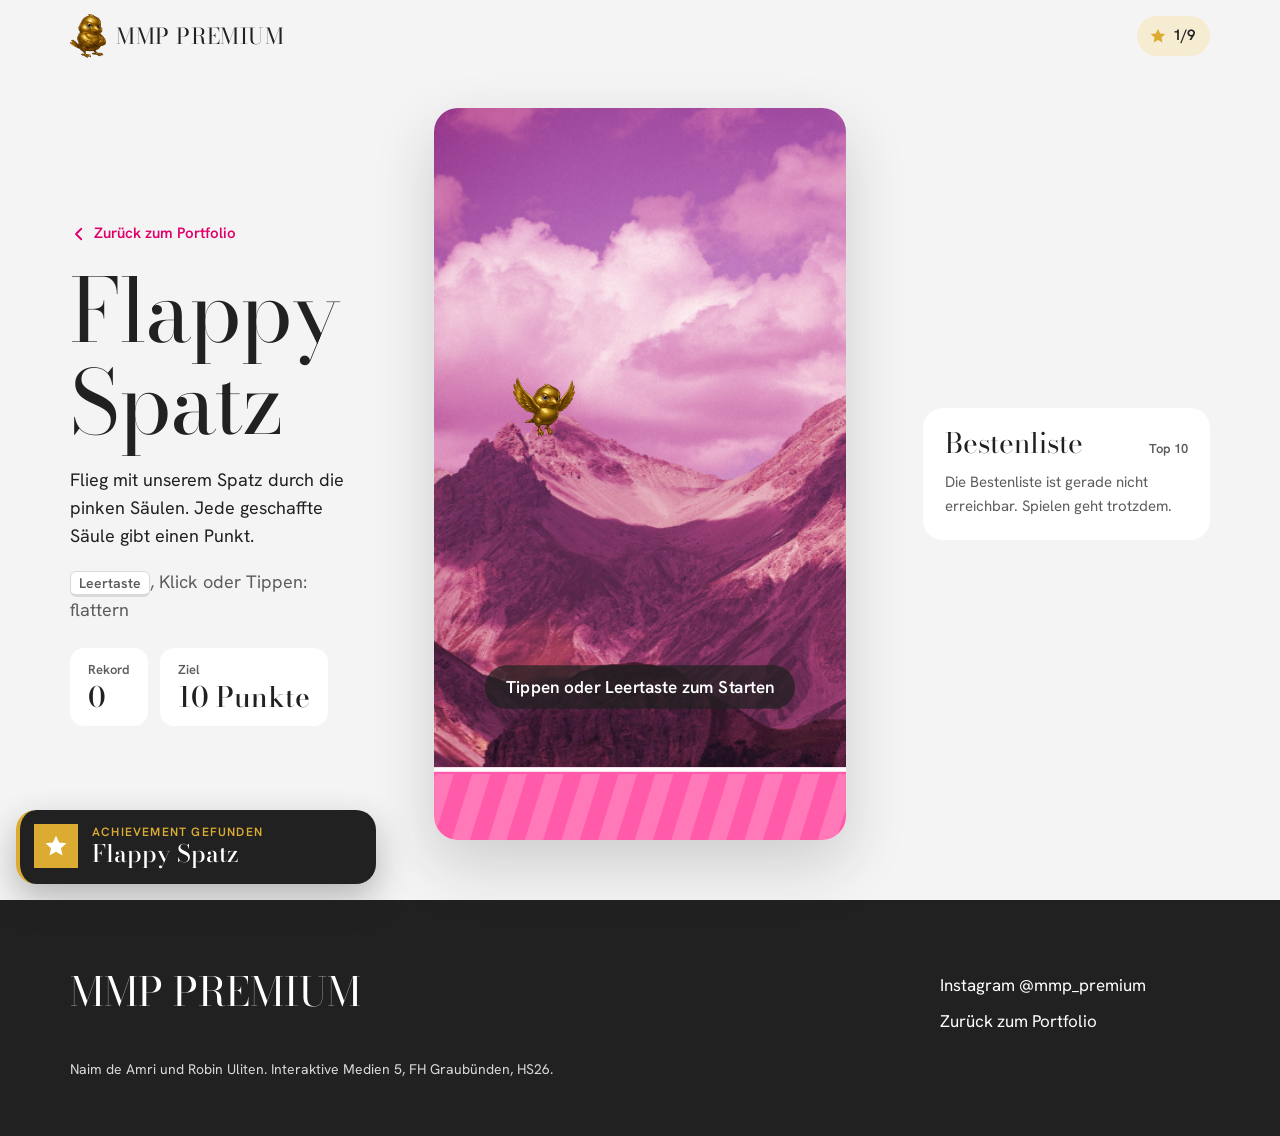
==== commit e095bbe9: "added bestenliste leaderboard babyyyy" ====
--- a/flappy.html
+++ b/flappy.html
@@ -88,6 +88,34 @@
         ></canvas>
         <p class="visually-hidden" data-flappy-status aria-live="polite"></p>
       </div>
+
+      <!-- Bestenliste: Daten von php/flappy.php, aufgebaut in flappy.js. Ohne PHP steht hier nur ein Hinweis. -->
+      <section class="flappy-board" aria-labelledby="flappy-board-title">
+        <div class="flappy-board__head">
+          <h2 id="flappy-board-title">Bestenliste</h2>
+          <span>Top 10</span>
+        </div>
+        <ol class="flappy-board__list" data-board-list></ol>
+        <p class="flappy-board__note" data-board-note>Lädt …</p>
+        <p class="flappy-board__me" data-board-me hidden></p>
+        <form class="flappy-board__form" data-board-form hidden>
+          <label for="flappy-name" data-board-label>Dein Name für die Bestenliste</label>
+          <div class="flappy-board__row">
+            <input
+              id="flappy-name"
+              name="name"
+              maxlength="16"
+              autocomplete="nickname"
+              spellcheck="false"
+              required
+            />
+            <button class="btn btn--primary" type="submit" data-board-submit>
+              Speichern
+            </button>
+          </div>
+          <small data-board-hint>Danach kommt jeder neue Rekord automatisch hier rein.</small>
+        </form>
+      </section>
     </main>
 
     <!-- ============ FOOTER ============ -->
--- a/style.css
+++ b/style.css
@@ -258,6 +258,7 @@
 
 .hero__title {
   position: absolute;
+  z-index: 3; /* vor dem Anhänger des Labubuechs */
   left: 0;
   right: 0;
   top: 46%;
@@ -1597,9 +1598,7 @@
   font-weight: 700;
   font-size: 0.8125rem;
   text-decoration: none;
-  transition:
-    background 0.2s,
-    transform 0.2s;
+  transition: background 0.2s, transform 0.2s;
 }
 .nominee-badge svg {
   width: 20px;
@@ -1626,8 +1625,7 @@
 .finale {
   --env-w: min(520px, 84vw, calc((100svh - var(--header-h) - 210px) * 0.95));
   position: relative;
-  background:
-    radial-gradient(
+  background: radial-gradient(
       ellipse at 30% 60%,
       rgba(219, 171, 50, 0.16),
       transparent 60%
@@ -1665,7 +1663,9 @@
   position: relative;
   width: var(--env-w);
   aspect-ratio: 8 / 5;
-  margin-top: calc(var(--env-w) * 0.36); /* Platz für die Karte, die herauskommt */
+  margin-top: calc(
+    var(--env-w) * 0.36
+  ); /* Platz für die Karte, die herauskommt */
   perspective: 1400px;
 }
 .envelope__back,
@@ -1836,13 +1836,8 @@
   font: 800 0.875rem / 1 var(--font-accent);
   letter-spacing: 0.06em;
   cursor: pointer;
-  box-shadow:
-    0 6px 0 #a3004f,
-    0 14px 30px rgba(255, 0, 123, 0.3);
-  transition:
-    transform 0.12s,
-    box-shadow 0.12s,
-    background 0.2s;
+  box-shadow: 0 6px 0 #a3004f, 0 14px 30px rgba(255, 0, 123, 0.3);
+  transition: transform 0.12s, box-shadow 0.12s, background 0.2s;
 }
 .daumen__emoji {
   font-size: 1.375rem;
@@ -1854,9 +1849,7 @@
 }
 .daumen__btn:active {
   transform: translateY(5px);
-  box-shadow:
-    0 1px 0 #a3004f,
-    0 4px 12px rgba(255, 0, 123, 0.3);
+  box-shadow: 0 1px 0 #a3004f, 0 4px 12px rgba(255, 0, 123, 0.3);
 }
 .daumen__btn:focus-visible {
   outline: 3px solid var(--white);
@@ -1865,9 +1858,7 @@
 .daumen__btn.is-pressed {
   background: var(--gold);
   color: var(--ink);
-  box-shadow:
-    0 6px 0 #9c7a1f,
-    0 14px 30px rgba(219, 171, 50, 0.3);
+  box-shadow: 0 6px 0 #9c7a1f, 0 14px 30px rgba(219, 171, 50, 0.3);
 }
 .daumen__count {
   color: rgba(255, 255, 255, 0.8);
@@ -1927,40 +1918,49 @@
   filter: drop-shadow(0 10px 20px rgba(33, 33, 33, 0.25));
 }
 
-/* Lesezeichen: hängt unten raus, ist der Knopf zum Öffnen */
-.book__ribbon {
-  position: absolute;
-  z-index: -1; /* Goes BEHIND the book image so it hangs out the bottom */
+/* Lesezeichen: hängt unten raus.
+   .book__band ist das sichtbare Band (hinter dem Buchbild).
+   .book__ribbon ist der Knopf: unsichtbar, grösser als das Band und vor dem Bild,
+   damit jeder Klick aufs Band (und knapp daneben) das Buch öffnet. */
+.book__band {
+  position: absolute;
+  z-index: -1; /* hinter dem Buchbild, hängt unten heraus */
   left: 64%;
-  top: 90%; /* Adjust this if the ribbon hangs too low/high relative to your image */
+  top: 90%;
   width: calc(var(--book-w, 80px) * 0.16);
   min-width: 12px;
   height: calc(14% + 34px);
-  padding: 0;
-  border: 0;
   background: var(--pink);
   clip-path: polygon(0 0, 100% 0, 100% 100%, 50% 86%, 0 100%);
   transform-origin: top center;
-  cursor: pointer;
+  pointer-events: none;
   transition: height 0.2s, background-color 0.2s;
   animation: ribbon-sway 3.2s ease-in-out infinite;
 }
-
-/* grössere Klickfläche als das schmale Band */
-.book__ribbon::before {
-  content: "";
-  position: absolute;
-  inset: -6px -14px -10px;
-}
-.book__ribbon:hover,
-.book__ribbon:focus-visible {
+.book__ribbon {
+  position: absolute;
+  z-index: 1; /* vor dem Bild */
+  left: calc(64% - 16px);
+  top: 84%;
+  width: calc(var(--book-w, 80px) * 0.16 + 32px);
+  min-width: 44px;
+  height: calc(20% + 56px);
+  padding: 0;
+  border: 0;
+  border-radius: 10px;
+  background: none;
+  cursor: pointer;
+}
+.book__ribbon:hover + .book__band,
+.book__ribbon:focus-visible + .book__band {
   height: calc(14% + 44px);
   background: var(--pink-strong);
 }
 .book__ribbon:focus-visible {
+  outline: 2px solid var(--pink);
   outline-offset: 2px;
 }
-.book__ribbon.is-wiggling {
+.book__band.is-wiggling {
   animation: ribbon-wiggle 0.6s ease-in-out;
 }
 @keyframes ribbon-sway {
@@ -1989,13 +1989,9 @@
 }
 
 .book--hero {
-  --book-w: clamp(
-    80px,
-    8vw,
-    120px
-  ); /* Slightly wider to accommodate an image */
-  left: 9%;
-  top: 60%;
+  --book-w: clamp(124px, 12.4vw, 188px);
+  left: 16%; /* unter dem Anfang vom Titel, links vom Untertitel */
+  top: 58%;
   z-index: 2;
 }
 
@@ -2038,7 +2034,9 @@
 /* ---------- Labubuech: aufgeschlagenes Buch (Pop-up) ---------- */
 
 .book-dialog {
-  width: min(960px, calc(100vw - 32px));
+  /* so gross wie möglich, aber immer ganz im Bild (Foto ist fast quadratisch) */
+  width: min(1040px, calc(100vw - 32px), calc((100svh - 24px) * 1.037));
+  container-type: inline-size; /* Schrift im Buch richtet sich nach der Buchbreite (cqi) */
   max-width: none;
   max-height: none;
   padding: 0;
@@ -2049,10 +2047,17 @@
 .book-dialog::backdrop {
   background: rgba(33, 33, 33, 0.7);
 }
+/* Solange ein Pop-up offen ist, bleibt die Seite dahinter stehen (Platz der Scrollbar bleibt, nichts springt) */
+html:has(dialog[open]) {
+  overflow: hidden;
+  scrollbar-gutter: stable;
+}
+/* X oben rechts über dem Foto (dort ist der Hintergrund frei) */
 .book-dialog__close {
-  display: flex;
-  justify-content: flex-end;
-  margin-bottom: 10px;
+  position: absolute;
+  z-index: 3;
+  top: 4px;
+  right: 4px;
 }
 .book-dialog__close button {
   width: 44px;
@@ -2079,64 +2084,64 @@
   stroke-linecap: round;
 }
 
+/* Foto vom offenen Buch; Text und Formular liegen genau auf den Papierseiten.
+   Die Prozentwerte sind im Foto ausgemessen (labubuech_1_open.webp). */
 .open-book {
   position: relative;
-  padding: 14px;
-  border-radius: 14px;
-  background: var(--book-blue);
-  box-shadow: 0 24px 60px rgba(0, 0, 0, 0.35);
+  font-size: clamp(
+    0.75rem,
+    2.2cqi,
+    1.1875rem
+  ); /* wächst und schrumpft mit dem Buch */
+}
+.open-book__photo {
+  display: block;
+  width: 100%;
+  height: auto;
+  filter: drop-shadow(0 24px 40px rgba(0, 0, 0, 0.45));
 }
 .open-book__pages {
+  position: absolute;
+  left: 13%;
+  right: 9%;
+  top: 31.5%;
+  bottom: 10.5%;
   display: grid;
   grid-template-columns: 1fr 1fr;
-  height: min(600px, calc(100svh - 120px));
-  perspective: 1600px;
+  column-gap: 9.6%; /* Falz in der Mitte */
 }
 
 .book-page {
   position: relative;
   display: flex;
   flex-direction: column;
-  gap: 12px;
+  gap: 0.6em;
   min-height: 0;
-  padding: 48px 40px 76px;
-  overflow-y: auto;
-  background: var(--book-paper);
-  font: 400 1.1875rem/1.5 var(--font-display);
+  padding: 1.5em 0.4em 2.9em; /* oben Platz für "Eintrag x von y", unten für die Pfeile */
+  overflow-x: hidden; /* nie seitlich scrollen */
+  overflow-y: auto; /* nur im Notfall, zu lange Einträge werden vorher kleiner (fitEntries) */
+  scrollbar-width: thin;
+  color: #1a1a1a;
+  font: 500 1em/1.45 var(--font-display); /* etwas kräftiger: liest sich auf dem Foto-Papier besser */
+  overscroll-behavior: contain; /* am Seitenende scrollt nicht die Website weiter */
 }
 .book-page[hidden] {
   display: none;
 }
-/* linke und rechte Seite mit Schatten zum Buchrücken */
-.book-page:nth-child(odd) {
-  border-radius: 6px 0 0 6px;
-  background-image: linear-gradient(
-    to left,
-    rgba(33, 33, 33, 0.14),
-    rgba(33, 33, 33, 0) 9%
-  );
-}
-.book-page:nth-child(even) {
-  border-radius: 0 6px 6px 0;
-  background-image: linear-gradient(
-    to right,
-    rgba(33, 33, 33, 0.14),
-    rgba(33, 33, 33, 0) 9%
-  );
-}
 .book-page__num {
   position: absolute;
-  top: 18px;
-  right: 28px;
-  color: var(--ink-soft);
-  font: 400 0.8125rem/1 var(--font-body);
+  top: 0;
+  right: 0.4em;
+  color: #4a4a4a;
+  font: 400 0.75em/1 var(--font-body);
+}
+.book-page--intro,
+.book-page--write {
+  padding-top: 0.2em;
 }
 .book-page h3 {
-  font-size: 2rem;
-}
-.book-page time {
-  color: var(--ink-soft);
-  font: 400 0.875rem/1 var(--font-body);
+  font-size: 1.55em;
+  line-height: 1.1;
 }
 .book-page p {
   overflow-wrap: anywhere;
@@ -2145,65 +2150,192 @@
   margin: auto;
   opacity: 0.25;
 }
-.book-page--intro img {
-  width: 90px;
+/* Einleitung */
+.book-page--intro {
+  gap: 0.55em;
+}
+.book-intro__bird {
+  position: absolute;
+  top: 0;
+  right: 0.45em; /* gedreht ragt die Ecke sonst über den Seitenrand */
+  width: 3.2em;
+  height: auto;
+  rotate: 12deg;
+  filter: drop-shadow(0 4px 6px rgba(0, 0, 0, 0.2));
+}
+.book-intro__kicker {
+  color: var(--pink-strong);
+  font: 800 0.62em/1 var(--font-accent);
+  letter-spacing: 0.16em;
+  text-transform: uppercase;
+}
+.book-page--intro h3 {
+  font-size: 2.2em;
+  line-height: 1;
+}
+.book-intro__lead {
+  padding-bottom: 0.5em;
+  border-bottom: 2px solid var(--pink);
+  font-style: italic;
+  font-size: 1.08em;
+  line-height: 1.3;
+}
+.book-intro__rules {
+  display: grid;
+  gap: 0.6em;
+  margin: 0.2em 0 0;
+  padding: 0;
+  list-style: none;
+  counter-reset: rule;
+}
+.book-intro__rules li {
+  display: grid;
+  grid-template-columns: 1.6em 1fr;
+  column-gap: 0.55em;
+  align-items: start;
+  counter-increment: rule;
+}
+.book-intro__rules li::before {
+  content: counter(rule);
+  grid-row: span 2;
+  display: grid;
+  place-items: center;
+  width: 1.6em;
+  height: 1.6em;
+  border-radius: 50%;
+  background: var(--pink-strong);
+  color: var(--white);
+  font: 800 0.8em/1 var(--font-accent);
+}
+.book-intro__rules strong {
+  font-weight: 600;
+  line-height: 1.2;
+}
+.book-intro__rules span {
+  color: #3d3d3d;
+  font: 400 0.78em/1.35 var(--font-body);
+}
+.book-intro__hint {
   margin-top: auto;
-  align-self: center;
-}
-
-/* Umblättern */
+  align-self: flex-end;
+  color: var(--pink-strong);
+  font: italic 600 0.95em/1.2 var(--font-display);
+}
+/* Wenig Höhe (Handy quer, kleines Fenster): Einleitung kompakter, damit kein Scrollbalken kommt.
+   Die Erklärung zur Zeit steht ja auch im Nachrichtenfeld. */
+@media (max-height: 560px) {
+  .book-intro__bird,
+  .book-intro__rules span,
+  .book-intro__hint {
+    display: none;
+  }
+  .book-page--intro {
+    gap: 0.4em;
+  }
+  .book-page--intro h3 {
+    font-size: 1.7em;
+  }
+  .book-intro__lead {
+    padding-bottom: 0.35em;
+    font-size: 0.95em;
+  }
+  .book-intro__rules {
+    gap: 0.35em;
+  }
+}
+
+/* Eintrag als Zitat: Text oben, unten "— Name, Datum um Zeit" */
+.book-entry {
+  display: flex;
+  flex: 1;
+  flex-direction: column;
+  margin: 0;
+  font-size: 1.12em;
+}
+.book-entry footer {
+  display: grid;
+  justify-items: end;
+  gap: 0.15em;
+  margin-top: auto;
+  padding-top: 1em;
+  text-align: right;
+}
+/* Name gut lesbar: kräftig, nicht kursiv; Datum klein darunter */
+.book-entry__name {
+  color: #1a1a1a;
+  font: 700 0.86em/1.2 var(--font-body);
+  letter-spacing: 0.01em;
+}
+.book-entry footer time {
+  color: #4a4a4a;
+  font: 400 0.68em/1.2 var(--font-body);
+}
+
+/* Umblättern: die neue Seite gleitet sanft herein (das Papier im Foto bleibt) */
 .book-page.is-turning-next {
-  transform-origin: right center;
-  animation: page-turn-next 0.45s ease-out;
+  animation: page-turn-next 0.35s ease-out;
 }
 .book-page.is-turning-prev {
-  transform-origin: left center;
-  animation: page-turn-prev 0.45s ease-out;
+  animation: page-turn-prev 0.35s ease-out;
 }
 @keyframes page-turn-next {
   from {
-    transform: rotateY(80deg);
+    opacity: 0;
+    transform: translateX(14px);
   }
 }
 @keyframes page-turn-prev {
   from {
-    transform: rotateY(-80deg);
-  }
-}
-
-/* Pfeile unten links und rechts, wie im Minecraft-Buch */
+    opacity: 0;
+    transform: translateX(-14px);
+  }
+}
+
+/* Pfeile unten auf den Seiten, links mit Beschriftung "Einträge durchstöbern" */
 .open-book__arrow {
   position: absolute;
-  bottom: 30px;
+  bottom: 11%;
   z-index: 2;
-  display: grid;
-  place-items: center;
-  width: 44px;
-  height: 44px;
-  padding: 0;
+  display: inline-flex;
+  align-items: center;
+  gap: 0.35em;
+  min-width: 40px;
+  height: 40px;
+  padding: 0 4px;
   border: 0;
-  border-radius: 50%;
+  border-radius: 999px;
   background: none;
   color: var(--pink-strong);
+  font: 700 0.85em/1 var(--font-body);
   cursor: pointer;
 }
 .open-book__arrow--prev {
-  left: 34px;
+  left: 12%;
+  padding-right: 12px;
 }
 .open-book__arrow--next {
-  right: 34px;
+  right: 8%;
+  justify-content: center;
 }
 .open-book__arrow svg {
-  width: 30px;
-  height: 30px;
+  flex: none;
+  width: 28px;
+  height: 28px;
   fill: none;
   stroke: currentColor;
   stroke-width: 2.6;
   stroke-linecap: round;
   stroke-linejoin: round;
 }
-.open-book__arrow:hover {
+.open-book__label[hidden] {
+  display: none;
+}
+.open-book__arrow:hover,
+.open-book__arrow:focus-visible {
   background: var(--pink-soft);
+}
+.open-book__arrow:focus-visible {
+  outline: 2px solid var(--pink);
 }
 .open-book__arrow:disabled {
   visibility: hidden;
@@ -2213,7 +2345,7 @@
 .book-write {
   display: flex;
   flex-direction: column;
-  gap: 14px;
+  gap: 0.5em;
   flex: 1;
   min-height: 0;
 }
@@ -2223,12 +2355,12 @@
   gap: 10px;
 }
 .book-write__timer span {
-  font: 400 2.75rem/1 var(--font-display);
+  font: 400 1.8em/1 var(--font-display);
   color: var(--pink);
 }
 .book-write__timer small {
-  color: var(--ink-soft);
-  font: 400 0.875rem/1 var(--font-body);
+  color: #4a4a4a;
+  font: 400 0.8em/1 var(--font-body);
 }
 .book-field {
   display: grid;
@@ -2237,43 +2369,67 @@
 .book-field--grow {
   flex: 1;
   grid-template-rows: auto 1fr;
-  min-height: 120px;
+  min-height: 4.5em;
+}
+.book-field__head {
+  display: flex;
+  justify-content: space-between;
+  align-items: baseline;
+  gap: 0.5em;
+}
+.book-field__head small {
+  color: #4a4a4a;
+  font-weight: 600;
+  font-variant-numeric: tabular-nums;
+}
+.book-field__head small.is-near {
+  color: var(--pink-strong);
 }
 .book-field > span {
-  font: 600 0.8125rem/1.2 var(--font-body);
-  color: var(--ink-soft);
+  font: 700 0.75em/1.2 var(--font-body);
+  color: #333333;
+  letter-spacing: 0.02em;
 }
 .book-field input,
 .book-field textarea {
   width: 100%;
-  padding: 4px 2px;
+  padding: 0.2em 2px;
   border: 0;
-  border-bottom: 1.5px solid #d8cdb2;
+  border-bottom: 1px solid var(--line, #4d4d4d);
   background: transparent;
   color: var(--ink);
   font: inherit;
 }
 /* liniertes Papier */
+/* liniertes Papier: Zeilenhöhe auf ganze Pixel gerundet, damit jede Linie genau 1px scharf ist */
 .book-field textarea {
+  --lh: 1.75em;
+  --lh: round(1.75em, 1px);
   resize: none;
-  line-height: 32px;
+  line-height: var(--lh);
   background: repeating-linear-gradient(
     to bottom,
-    transparent 0 31px,
-    #e3d8bd 31px 32px
+    transparent 0 calc(var(--lh) - 1px),
+    var(--line, #4d4d4d) calc(var(--lh) - 1px) var(--lh)
   );
+  background-attachment: local; /* Linien wandern beim Scrollen mit dem Text */
   border-bottom: 0;
 }
+.book-field input::placeholder,
+.book-field textarea::placeholder {
+  color: #6b6b6b;
+  opacity: 1;
+}
+/* Fokus: die vorhandenen Linien werden pink (keine zweite Linie) */
 .book-field input:focus,
 .book-field textarea:focus {
   outline: none;
-  border-color: var(--pink);
-}
-.book-field textarea:focus {
-  box-shadow: inset 0 -2px 0 var(--pink);
+  --line: var(--pink-strong);
 }
 .book-write .btn {
   align-self: flex-start;
+  padding: 0.6em 1.3em;
+  font-size: 0.92em;
 }
 
 /* ---------- Footer ---------- */
@@ -2532,6 +2688,7 @@
   left: 16px;
   bottom: 16px;
   z-index: 60;
+  pointer-events: none; /* Meldungen liegen nur drüber, Klicks gehen durch (z. B. aufs Lesezeichen im Hero) */
   display: grid;
   gap: 10px;
   width: min(360px, calc(100vw - 32px));
@@ -2659,13 +2816,18 @@
 .flappy {
   display: grid;
   grid-template-columns: minmax(0, 420px) auto;
+  grid-template-areas:
+    "intro stage"
+    "board stage";
   justify-content: center;
+  align-content: center;
   align-items: center;
   gap: clamp(32px, 6vw, 96px);
   min-height: 100svh;
   padding: calc(var(--header-h) + 32px) var(--gutter) 56px;
 }
 .flappy__intro {
+  grid-area: intro;
   display: grid;
   gap: 18px;
   justify-items: start;
@@ -2733,6 +2895,7 @@
   font: inherit;
 }
 .flappy__stage {
+  grid-area: stage;
   position: relative;
   /* Hochformat 9:16, so gross wie es der Bildschirm erlaubt */
   width: min(420px, calc((100svh - var(--header-h) - 96px) * 9 / 16));
@@ -2742,6 +2905,170 @@
   background: var(--pink-soft);
   box-shadow: 0 24px 60px rgba(33, 33, 33, 0.18);
 }
+/* Bestenliste: links unter dem Text, auf breiten Bildschirmen rechts neben dem Spiel */
+.flappy-board {
+  grid-area: board;
+  align-self: start;
+  display: grid;
+  grid-template-columns: minmax(0, 1fr);
+  gap: 12px;
+  width: 100%;
+  max-width: 420px;
+  padding: 20px 22px 22px;
+  border-radius: 20px;
+  background: var(--white);
+}
+.flappy-board__head {
+  display: flex;
+  align-items: baseline;
+  justify-content: space-between;
+  gap: 12px;
+}
+.flappy-board__head h2 {
+  font-size: 1.75rem;
+}
+.flappy-board__head span {
+  color: var(--ink-soft);
+  font-size: 0.8125rem;
+  font-weight: 600;
+}
+.flappy-board [hidden] {
+  display: none; /* sonst gewinnt display: grid vom Formular */
+}
+.flappy-board__list {
+  display: grid;
+  grid-template-columns: minmax(0, 1fr);
+  margin: 0;
+  padding: 0;
+  list-style: none;
+  counter-reset: rank;
+}
+.flappy-board__list:empty {
+  display: none;
+}
+.flappy-board__list li {
+  display: grid;
+  grid-template-columns: 2.2em minmax(0, 1fr) auto;
+  align-items: baseline;
+  gap: 8px;
+  padding: 7px 0;
+  border-bottom: 1px solid var(--paper);
+  counter-increment: rank;
+}
+.flappy-board__list li:last-child {
+  border-bottom: 0;
+}
+.flappy-board__list li::before {
+  content: counter(rank) ".";
+  color: var(--ink-soft);
+  font-size: 0.875rem;
+  font-weight: 600;
+  font-variant-numeric: tabular-nums;
+}
+/* Podest: Gold, Silber, Bronze */
+.flappy-board__list li:nth-child(1)::before {
+  color: var(--gold);
+}
+.flappy-board__list li:nth-child(-n + 3) .flappy-board__name {
+  font-weight: 600;
+}
+.flappy-board__name {
+  overflow: hidden;
+  text-overflow: ellipsis;
+  white-space: nowrap;
+}
+.flappy-board__score {
+  font: 500 1.25rem/1 var(--font-display);
+  font-variant-numeric: tabular-nums;
+}
+/* eigene Zeile */
+.flappy-board__list li.is-me {
+  margin: 0 -10px;
+  padding-inline: 10px;
+  border-radius: 10px;
+  background: var(--pink-soft);
+}
+.flappy-board__list li.is-me .flappy-board__score {
+  color: var(--pink-strong);
+}
+.flappy-board__you {
+  margin-left: 6px;
+  padding: 2px 7px;
+  border-radius: 999px;
+  background: var(--pink-strong);
+  color: var(--white);
+  font-size: 0.6875rem;
+  font-weight: 600;
+  vertical-align: 2px;
+}
+.flappy-board__note,
+.flappy-board__me {
+  color: var(--ink-soft);
+  font-size: 0.9375rem;
+}
+.flappy-board__me b {
+  color: var(--ink);
+}
+.flappy-board__link {
+  padding: 0;
+  border: 0;
+  background: none;
+  color: var(--pink-strong);
+  font: inherit;
+  font-weight: 600;
+  text-decoration: underline;
+  text-underline-offset: 3px;
+  cursor: pointer;
+}
+.flappy-board__form {
+  display: grid;
+  grid-template-columns: minmax(0, 1fr);
+  gap: 8px;
+  padding-top: 4px;
+}
+.flappy-board__form label {
+  font-weight: 600;
+}
+.flappy-board__form.is-record label {
+  color: var(--pink-strong);
+}
+.flappy-board__row {
+  display: flex;
+  gap: 8px;
+}
+.flappy-board__row input {
+  flex: 1;
+  min-width: 0;
+  padding: 10px 14px;
+  border: 1.5px solid var(--grey);
+  border-radius: 999px;
+  background: var(--paper);
+  color: var(--ink);
+  font: 500 1rem/1.2 var(--font-body);
+}
+.flappy-board__row input:focus {
+  outline: none;
+  border-color: var(--pink-strong);
+  background: var(--white);
+}
+.flappy-board__row .btn:disabled {
+  opacity: 0.6;
+  cursor: wait;
+}
+.flappy-board__form small {
+  color: var(--ink-soft);
+  font-size: 0.8125rem;
+}
+@media (min-width: 1280px) {
+  .flappy {
+    grid-template-columns: minmax(0, 380px) auto minmax(0, 320px);
+    grid-template-areas: "intro stage board";
+  }
+  .flappy-board {
+    align-self: center;
+  }
+}
+
 .flappy__canvas {
   display: block;
   width: 100%;
@@ -2848,10 +3175,10 @@
   }
 
   .book--hero {
-    --book-w: 60px;
-    left: var(--gutter);
-    top: auto;
-    bottom: calc(14% + 26px);
+    --book-w: 92px;
+    left: 14%; /* unter dem Titel, nicht am Rand */
+    top: calc(38% + clamp(2.5rem, 12.5vw, 4rem) + 64px);
+    bottom: auto;
   }
 
   /* Featured: Kopf oben, Folgen untereinander (kein Stapel) */
@@ -2959,6 +3286,10 @@
   /* Flappy Spatz: Spiel zuerst, Text darunter */
   .flappy {
     grid-template-columns: 1fr;
+    grid-template-areas:
+      "stage"
+      "intro"
+      "board";
     justify-items: center;
     gap: 28px;
     padding-top: calc(var(--header-h) + 20px);
@@ -2972,26 +3303,30 @@
   }
 }
 
-/* Buch-Pop-up auf schmalen Bildschirmen: eine Seite statt Doppelseite (gleiche Grenze wie in script.js) */
+/* Buch-Pop-up auf schmalen Bildschirmen: eine Seite statt Doppelseite (gleiche Grenze wie in script.js).
+   Foto labubuech_1_open_mobile.webp, Papierfläche dort ausgemessen. */
 @media (max-width: 759px) {
+  .book-dialog {
+    width: min(calc(100vw - 24px), calc((100svh - 24px) * 0.731));
+  }
   .open-book {
-    padding: 10px;
+    font-size: clamp(0.8125rem, 4cqi, 1rem);
   }
   .open-book__pages {
+    left: 16%;
+    right: 14%;
+    top: 9%;
+    bottom: 13%;
     grid-template-columns: 1fr;
-    height: min(620px, calc(100svh - 100px));
-  }
-  .book-page,
-  .book-page:nth-child(n) {
-    padding: 44px 24px 72px;
-    border-radius: 6px;
-    background-image: none;
+  }
+  .open-book__arrow {
+    bottom: 13.5%;
   }
   .open-book__arrow--prev {
-    left: 20px;
+    left: 14%;
   }
   .open-book__arrow--next {
-    right: 20px;
+    right: 12%;
   }
 }
 
@@ -3007,7 +3342,7 @@
     transition-duration: 0.01ms !important;
     animation-duration: 0.01ms !important;
   }
-  .book__ribbon,
+  .book__band,
   .post__sticker.is-in {
     animation: none;
   }
